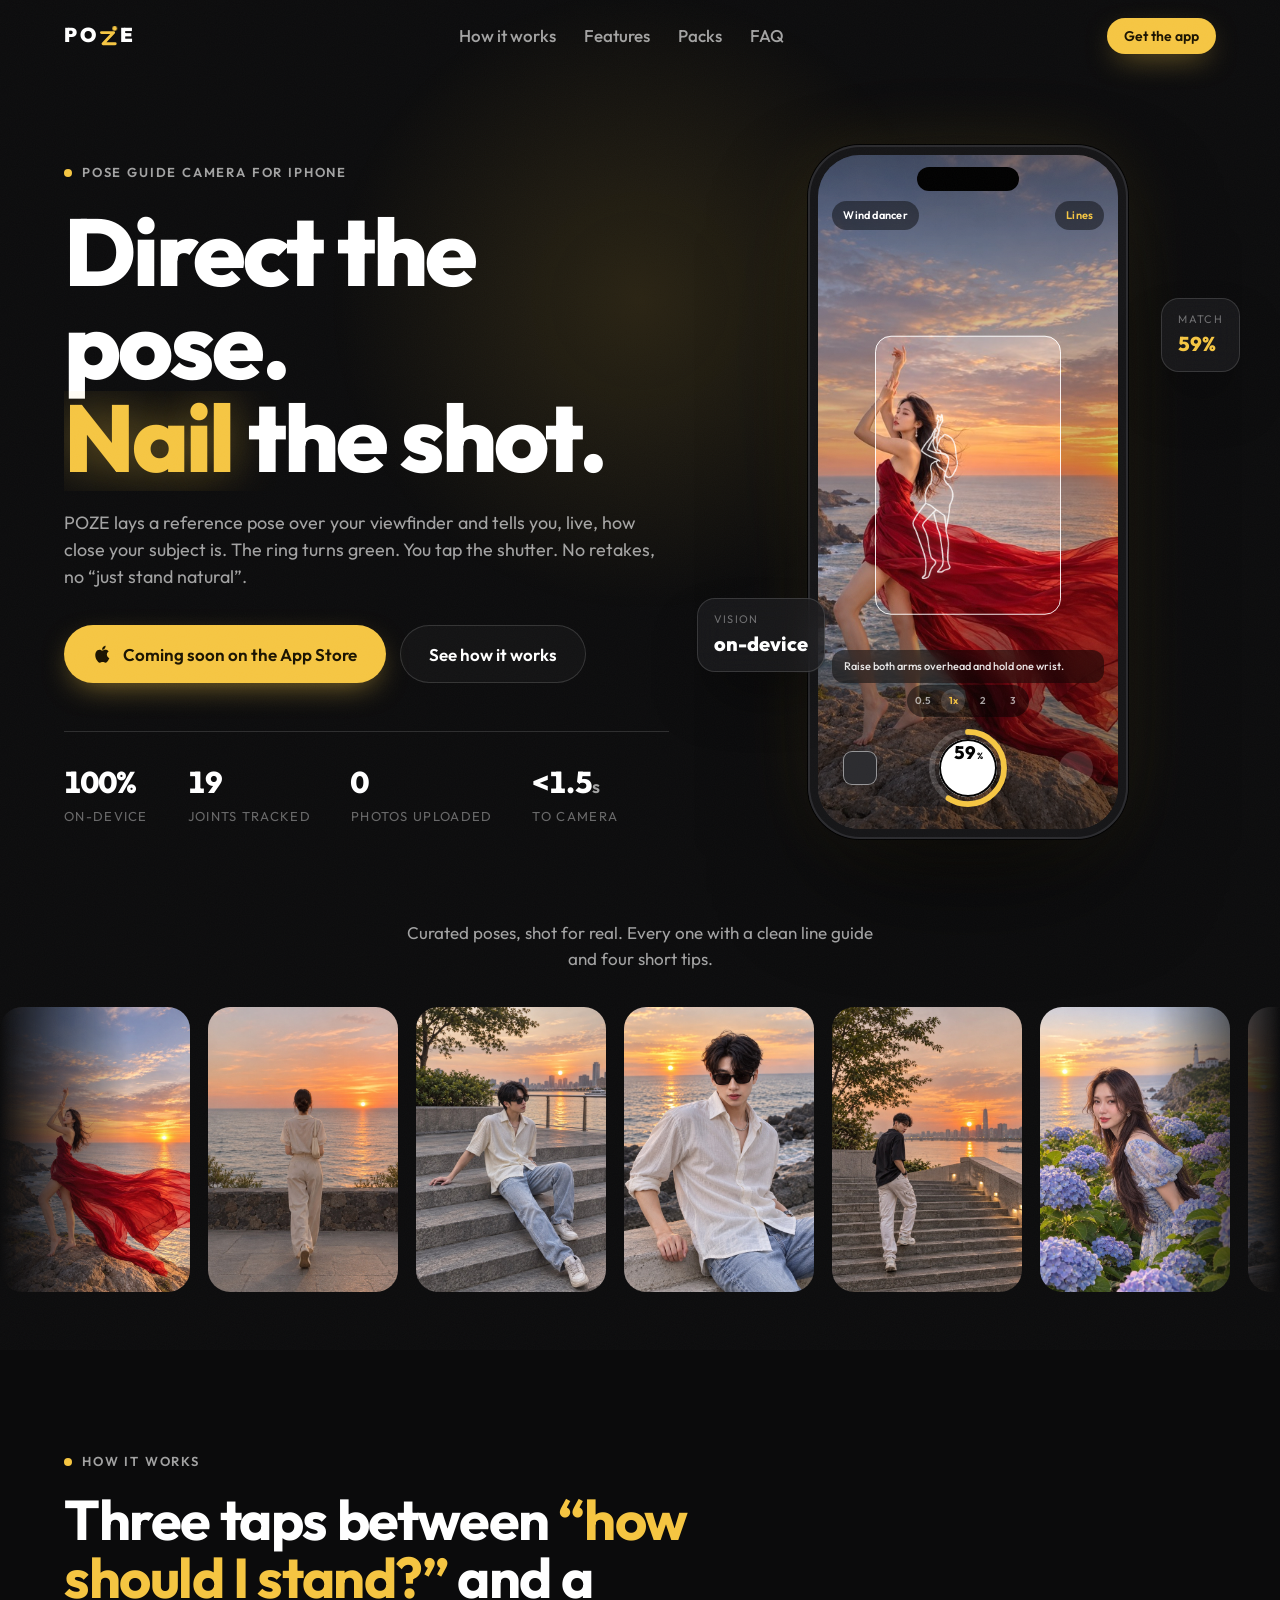
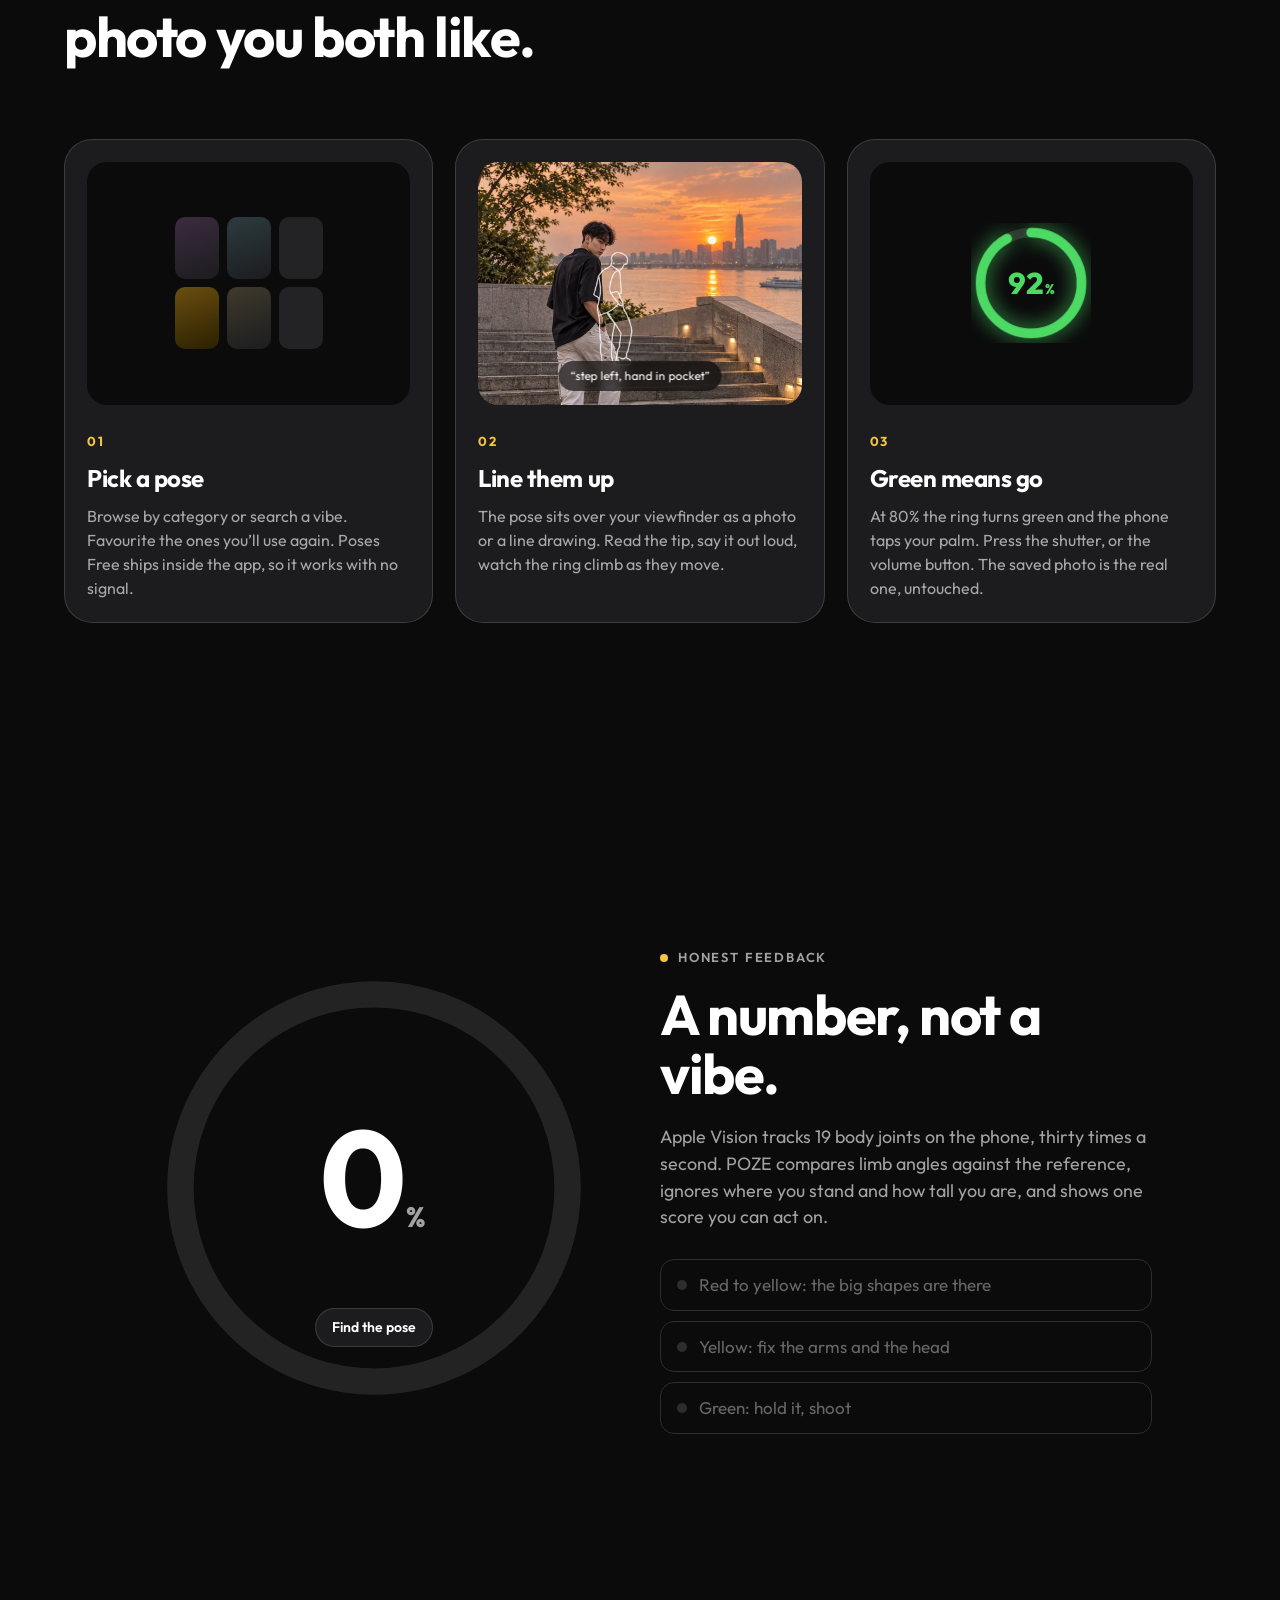
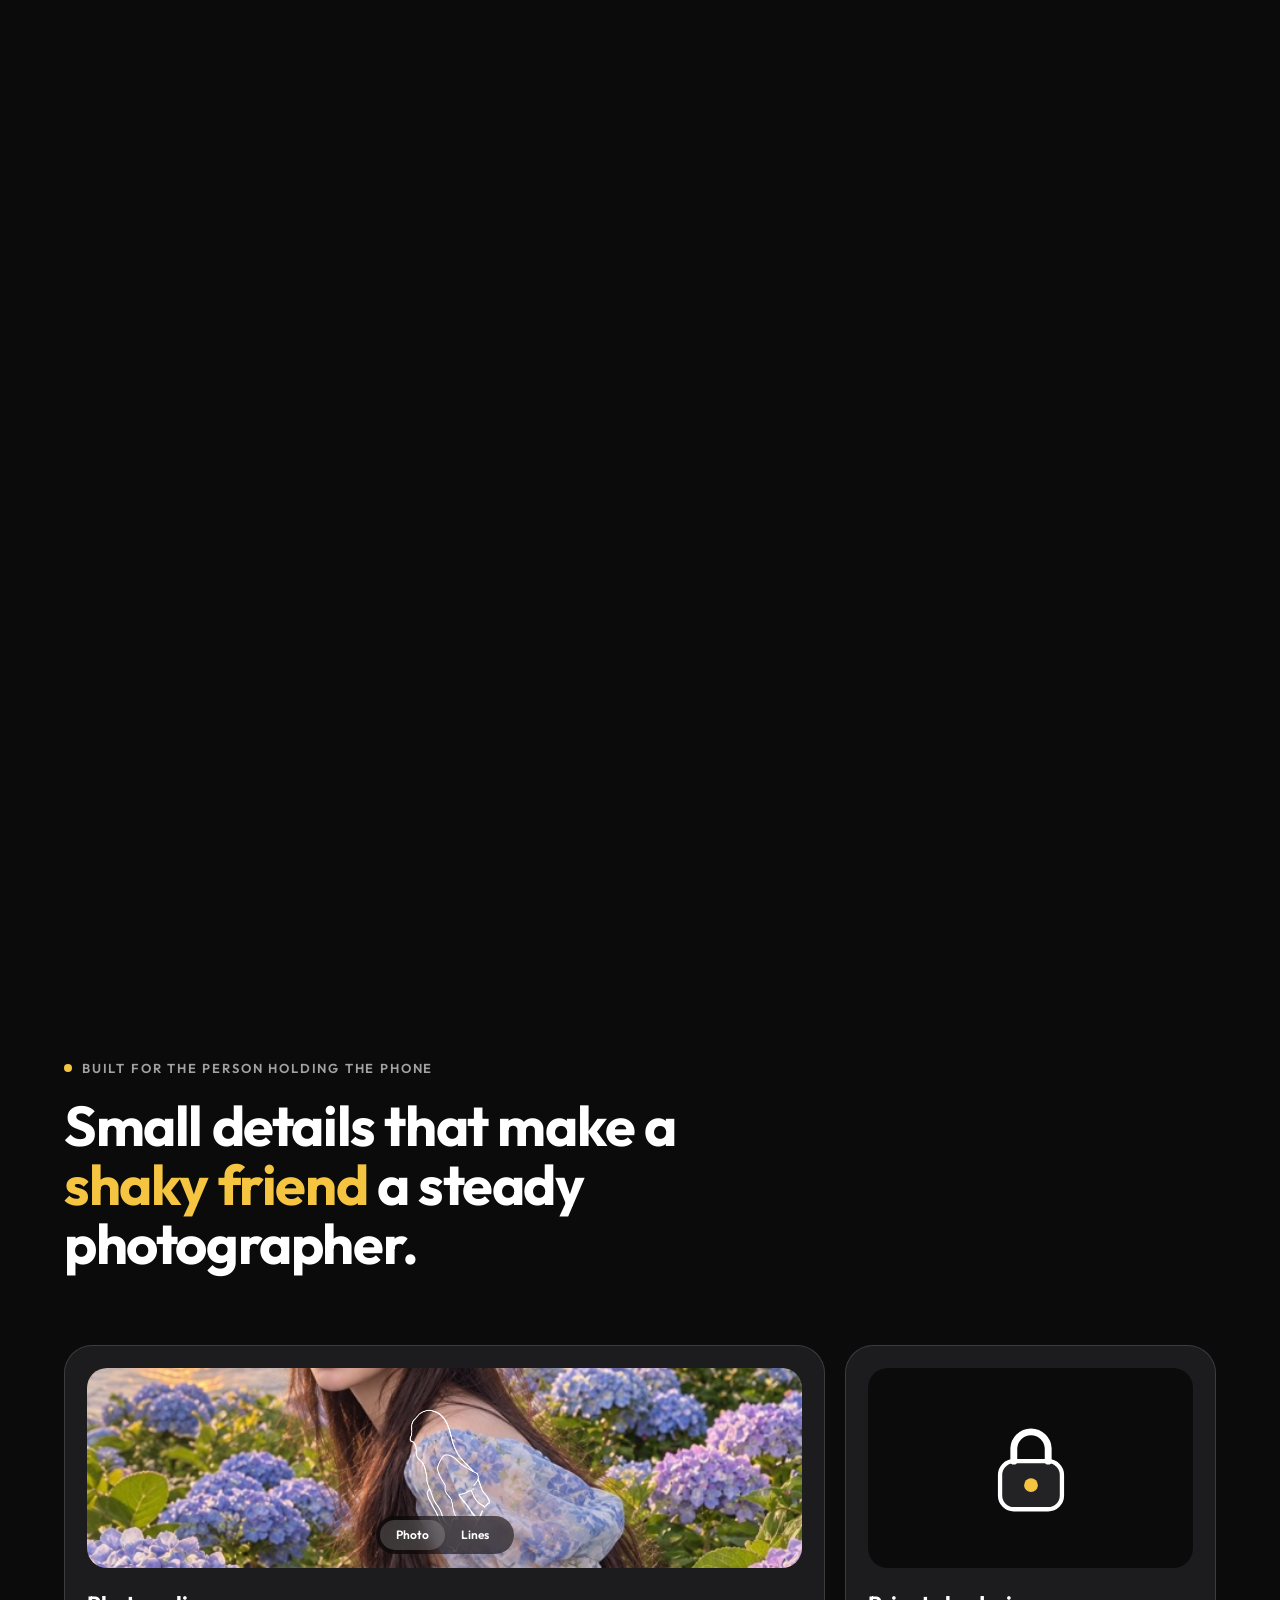
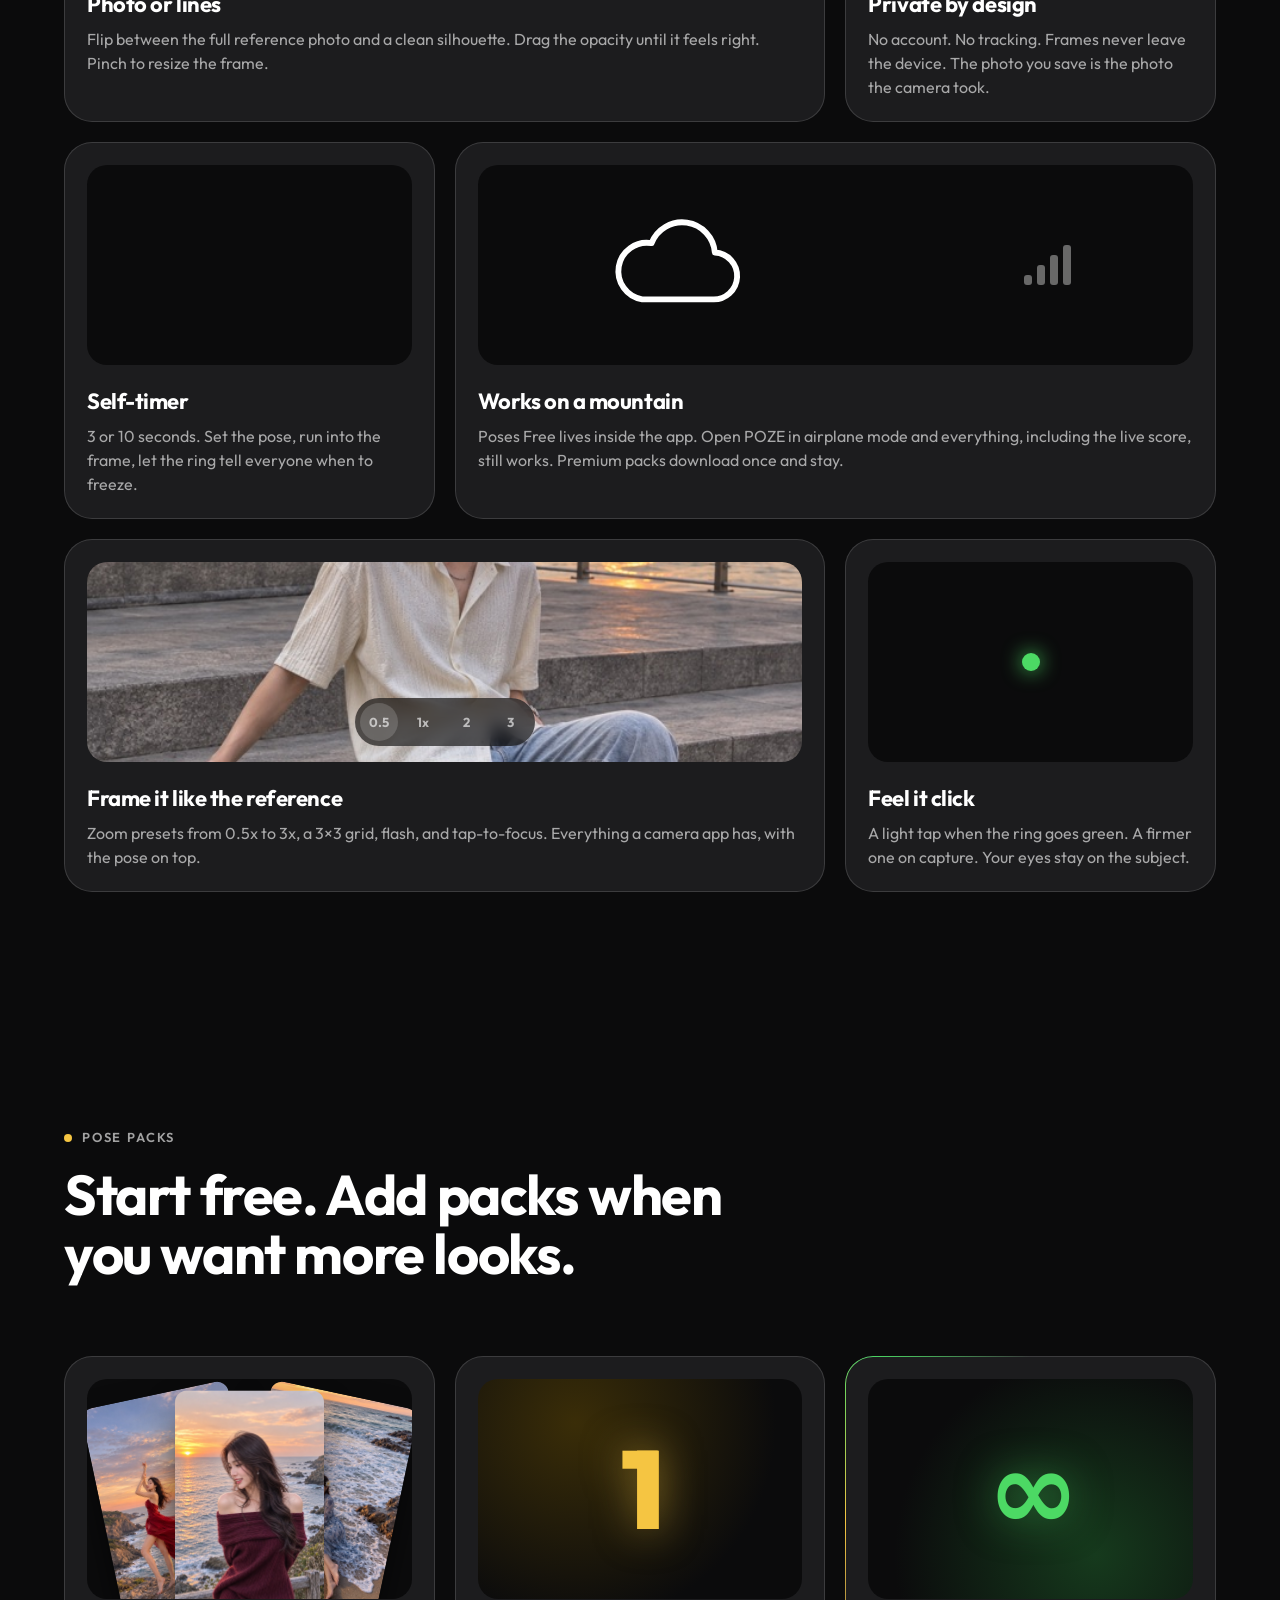
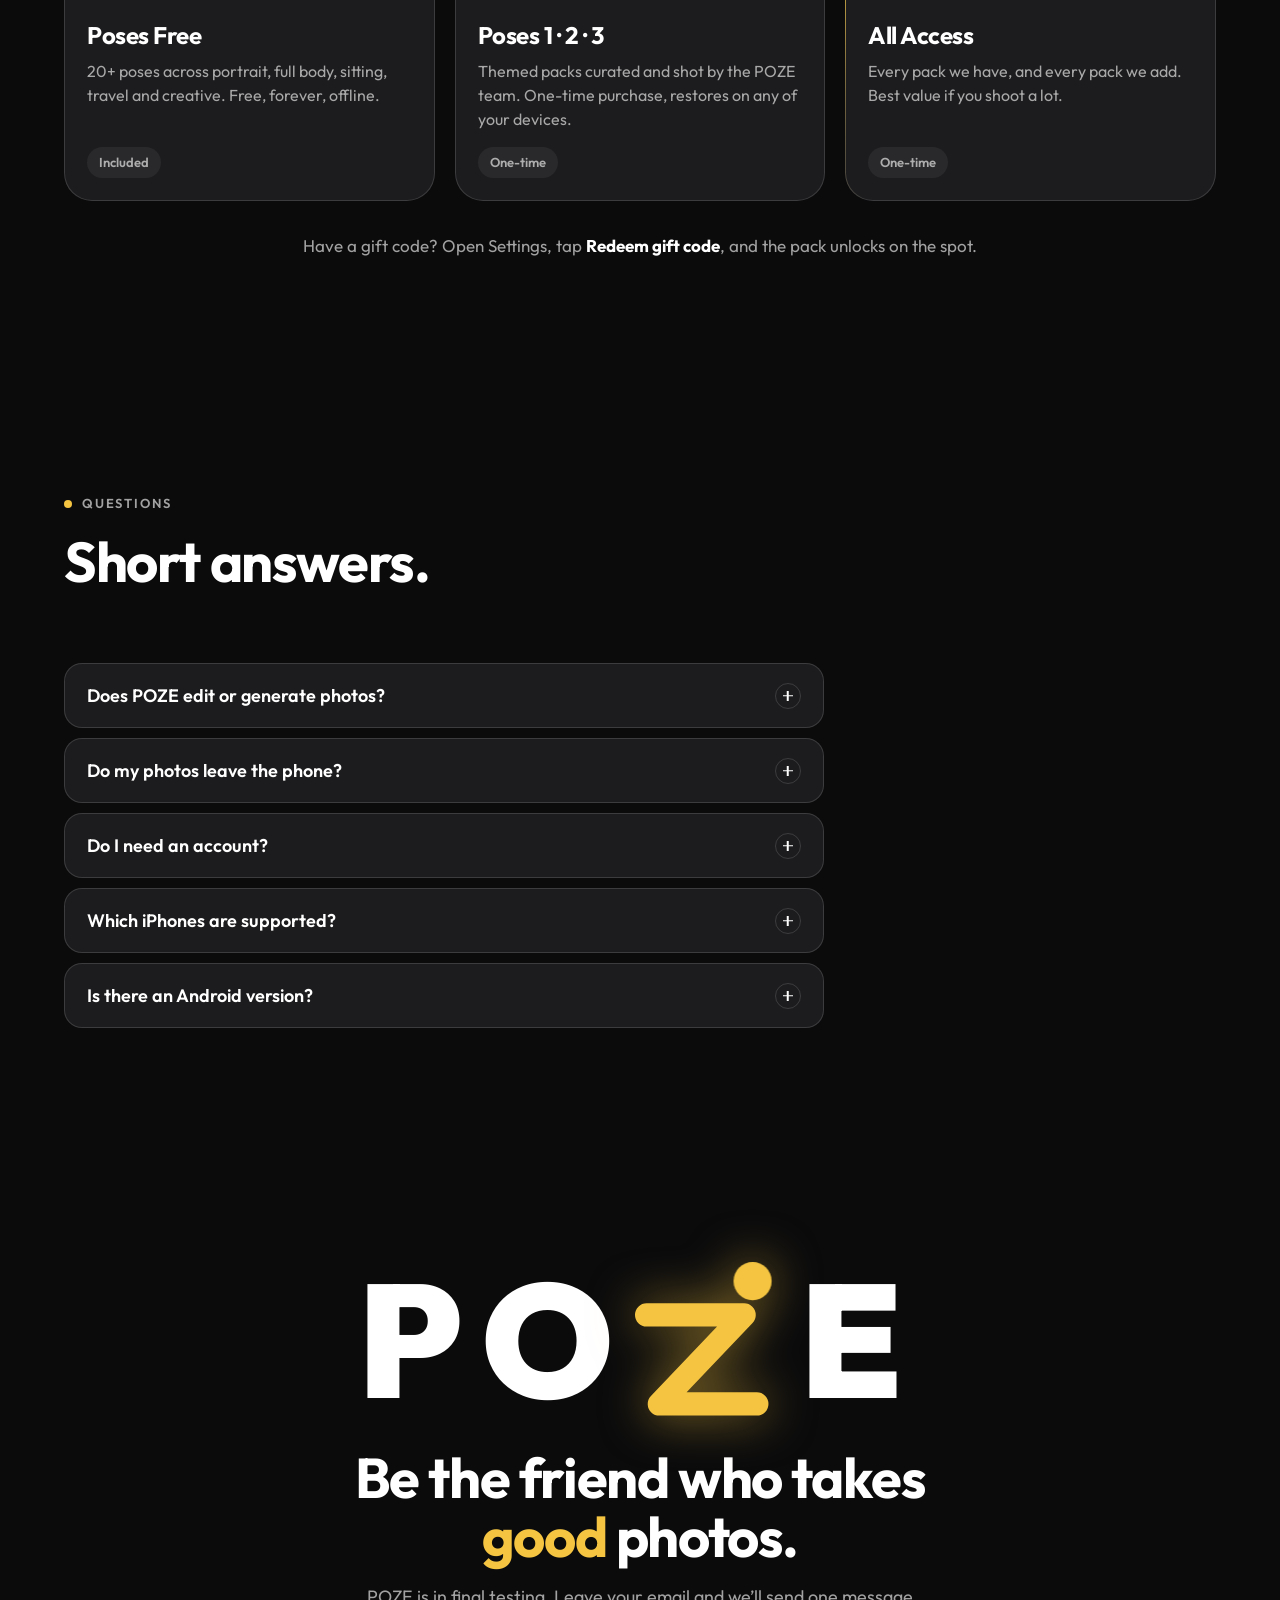
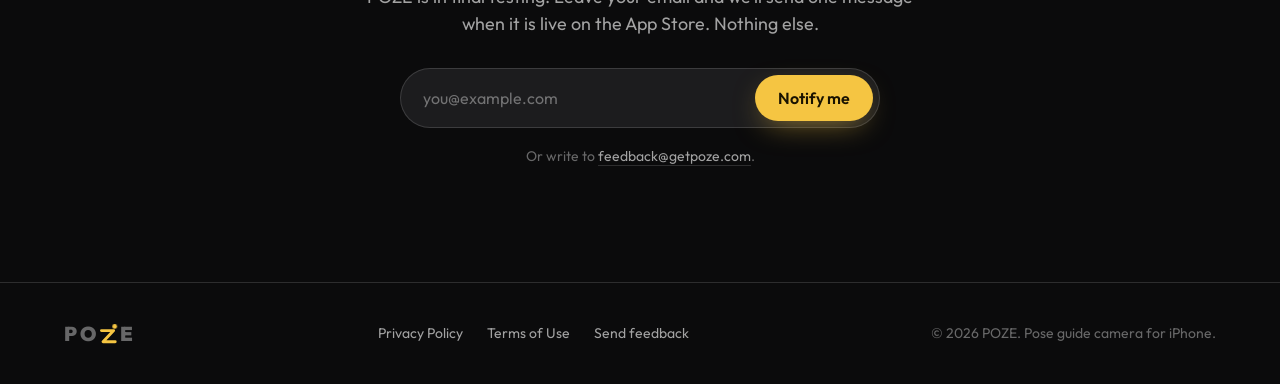
==== index.html @ 69d6a642 "feat: landing page, privacy policy, and terms for getpoze.com" ====
<!doctype html>
<html lang="en">
<head>
  <meta charset="utf-8">
  <meta name="viewport" content="width=device-width, initial-scale=1, viewport-fit=cover">
  <title>POZE — Pose guide camera for iPhone</title>
  <meta name="description" content="POZE lays a reference pose over your viewfinder and shows, in real time, how closely your subject matches it. Ring turns green, you tap the shutter. Everything runs on the device.">
  <meta name="theme-color" content="#0B0B0C">
  <link rel="canonical" href="https://getpoze.com/">
  <meta property="og:type" content="website">
  <meta property="og:site_name" content="POZE">
  <meta property="og:title" content="POZE — Pose guide camera for iPhone">
  <meta property="og:description" content="Pick a pose. Line them up. Green means go. A camera that tells you when the pose is right.">
  <meta property="og:url" content="https://getpoze.com/">
  <meta property="og:image" content="https://getpoze.com/assets/og.png">
  <meta name="twitter:card" content="summary_large_image">
  <link rel="icon" href="assets/favicon.svg" type="image/svg+xml">
  <link rel="apple-touch-icon" href="assets/apple-touch-icon.png">
  <link rel="preconnect" href="https://fonts.googleapis.com">
  <link rel="preconnect" href="https://fonts.gstatic.com" crossorigin>
  <link href="https://fonts.googleapis.com/css2?family=Outfit:wght@400;500;600;700;800;900&display=swap" rel="stylesheet">
  <link rel="stylesheet" href="styles.css">
</head>
<body>
  <div class="grain" aria-hidden="true"></div>
  <div class="spot" aria-hidden="true"></div>

  <header class="nav" data-nav>
    <a class="nav-brand" href="#top" aria-label="POZE home">
      <span class="wordmark wordmark--sm"><span>P</span><span>O</span><svg class="zmark" viewBox="28.5 19 64.5 72.5" aria-hidden="true"><path class="zz" d="M34 44H80L40 86H86"/><circle class="zh" cx="84" cy="28" r="9"/></svg><span>E</span></span>
    </a>
    <nav class="nav-links" aria-label="Primary">
      <a href="#how">How it works</a>
      <a href="#features">Features</a>
      <a href="#packs">Packs</a>
      <a href="#faq">FAQ</a>
    </nav>
    <a class="btn btn--sm btn--accent" href="#get" data-magnet>Get the app</a>
  </header>

  <main id="top">

    <!-- ============ HERO ============ -->
    <section class="hero">
      <div class="hero-copy">
        <p class="eyebrow reveal" style="--d:.1s"><span class="dot"></span>Pose guide camera for iPhone</p>
        <h1 class="h1" aria-label="Direct the pose. Nail the shot.">
          <span class="line"><span class="w" style="--i:0">Direct</span> <span class="w" style="--i:1">the</span> <span class="w" style="--i:2">pose.</span></span>
          <span class="line"><span class="w w--accent" style="--i:3">Nail</span> <span class="w" style="--i:4">the</span> <span class="w" style="--i:5">shot.</span></span>
        </h1>
        <p class="lede reveal" style="--d:.55s">POZE lays a reference pose over your viewfinder and tells you, live, how close your subject is. The ring turns green. You tap the shutter. No retakes, no “just stand natural”.</p>
        <div class="cta-row reveal" style="--d:.7s">
          <a class="btn btn--accent btn--lg" href="#get" data-magnet>
            <svg width="20" height="20" viewBox="0 0 24 24" fill="currentColor" aria-hidden="true"><path d="M16.6 12.9c0-2.6 2.1-3.8 2.2-3.9-1.2-1.8-3.1-2-3.7-2-1.6-.2-3.1.9-3.9.9-.8 0-2-.9-3.4-.9-1.7 0-3.3 1-4.2 2.6-1.8 3.1-.5 7.8 1.3 10.3.9 1.3 1.9 2.7 3.3 2.6 1.3-.1 1.8-.8 3.4-.8s2 .8 3.4.8c1.4 0 2.3-1.3 3.2-2.6 1-1.5 1.4-2.9 1.4-3-.1 0-2.9-1.1-3-4zM14 5.3c.7-.9 1.2-2.1 1.1-3.3-1 0-2.3.7-3 1.6-.7.8-1.3 2-1.1 3.2 1.1.1 2.3-.6 3-1.5z"/></svg>
            Coming soon on the App Store
          </a>
          <a class="btn btn--ghost btn--lg" href="#how">See how it works</a>
        </div>
        <ul class="stats reveal" style="--d:.9s" aria-label="Key facts">
          <li><b data-count="100" data-suffix="%">0%</b><span>on-device</span></li>
          <li><b data-count="19">0</b><span>joints tracked</span></li>
          <li><b data-count="0">0</b><span>photos uploaded</span></li>
          <li><b>&lt;1.5<small>s</small></b><span>to camera</span></li>
        </ul>
      </div>

      <div class="hero-device" aria-hidden="true">
        <div class="phone" data-demo>
          <div class="phone-screen">
            <img class="feed" data-feed alt="" src="assets/poses/p01.jpg">
            <img class="feed feed--next" data-feed-next alt="" src="assets/poses/p04.jpg">
            <div class="pose-frame">
              <img class="lines" data-lines alt="" src="assets/lines/p01.png">
              <div class="lines-sweep"></div>
            </div>
            <div class="topbar">
              <span class="chip" data-pose-name>Wind dancer</span>
              <span class="chip chip--mode" data-mode>Lines</span>
            </div>
            <div class="tip" data-tip>Raise both arms overhead and hold one wrist.</div>
            <div class="zoom"><span>0.5</span><span class="on">1x</span><span>2</span><span>3</span></div>
            <div class="shutter-area">
              <div class="thumb" data-thumb></div>
              <div class="ring" data-ring>
                <svg viewBox="0 0 100 100">
                  <circle class="ring-track" cx="50" cy="50" r="44"/>
                  <circle class="ring-fill" data-ring-fill cx="50" cy="50" r="44"/>
                </svg>
                <div class="shutter"><span class="score" data-score>0</span><span class="pct">%</span></div>
              </div>
              <div class="flip"></div>
            </div>
            <div class="toast" data-toast>Saved to Photos</div>
            <div class="flash" data-flash></div>
          </div>
          <div class="phone-glow"></div>
        </div>
        <div class="float float--a"><span class="k">match</span><b data-float-score>0%</b></div>
        <div class="float float--b"><span class="k">Vision</span><b>on-device</b></div>
      </div>
    </section>

    <!-- ============ MARQUEE ============ -->
    <section class="marquee-wrap" aria-label="Pose gallery">
      <p class="marquee-label reveal">Curated poses, shot for real. Every one with a clean line guide and four short tips.</p>
      <div class="marquee" data-marquee>
        <div class="marquee-track">
          <figure class="card" data-tilt><img src="assets/poses/p01.jpg" alt="Wind dancer"><img class="card-lines" src="assets/lines/p01.png" alt=""><figcaption>Wind dancer</figcaption></figure>
          <figure class="card" data-tilt><img src="assets/poses/p02.jpg" alt="Walk away"><img class="card-lines" src="assets/lines/p02.png" alt=""><figcaption>Walk away</figcaption></figure>
          <figure class="card" data-tilt><img src="assets/poses/p03.jpg" alt="Step lounge"><img class="card-lines" src="assets/lines/p03.png" alt=""><figcaption>Step lounge</figcaption></figure>
          <figure class="card" data-tilt><img src="assets/poses/p04.jpg" alt="Ledge lean"><img class="card-lines" src="assets/lines/p04.png" alt=""><figcaption>Ledge lean</figcaption></figure>
          <figure class="card" data-tilt><img src="assets/poses/p05.jpg" alt="Stair glance"><img class="card-lines" src="assets/lines/p05.png" alt=""><figcaption>Stair glance</figcaption></figure>
          <figure class="card" data-tilt><img src="assets/poses/p06.jpg" alt="Bloom lean"><img class="card-lines" src="assets/lines/p06.png" alt=""><figcaption>Bloom lean</figcaption></figure>
          <figure class="card" data-tilt><img src="assets/poses/p07.jpg" alt="Shy smile"><img class="card-lines" src="assets/lines/p07.png" alt=""><figcaption>Shy smile</figcaption></figure>
          <figure class="card" data-tilt><img src="assets/poses/p08.jpg" alt="Hair frame"><img class="card-lines" src="assets/lines/p08.png" alt=""><figcaption>Hair frame</figcaption></figure>
          <figure class="card" data-tilt><img src="assets/poses/p09.jpg" alt="Shoreline rest"><img class="card-lines" src="assets/lines/p09.png" alt=""><figcaption>Shoreline rest</figcaption></figure>
        </div>
      </div>
    </section>

    <!-- ============ HOW IT WORKS ============ -->
    <section class="section how" id="how">
      <div class="section-head reveal">
        <p class="eyebrow"><span class="dot"></span>How it works</p>
        <h2 class="h2">Three taps between <em>“how should I stand?”</em> and a photo you both like.</h2>
      </div>
      <ol class="steps">
        <li class="step reveal" style="--d:0s">
          <div class="step-art">
            <div class="grid-mini">
              <span></span><span></span><span></span><span class="pick"></span><span></span><span></span>
            </div>
          </div>
          <span class="step-n">01</span>
          <h3>Pick a pose</h3>
          <p>Browse by category or search a vibe. Favourite the ones you’ll use again. Poses Free ships inside the app, so it works with no signal.</p>
        </li>
        <li class="step reveal" style="--d:.12s">
          <div class="step-art">
            <div class="overlay-mini">
              <img src="assets/poses/p05.jpg" alt="">
              <img class="ol" src="assets/lines/p05.png" alt="">
              <span class="say">“step left, hand in pocket”</span>
            </div>
          </div>
          <span class="step-n">02</span>
          <h3>Line them up</h3>
          <p>The pose sits over your viewfinder as a photo or a line drawing. Read the tip, say it out loud, watch the ring climb as they move.</p>
        </li>
        <li class="step reveal" style="--d:.24s">
          <div class="step-art">
            <div class="ring-mini" data-ring-mini>
              <svg viewBox="0 0 100 100"><circle class="t" cx="50" cy="50" r="42"/><circle class="f" cx="50" cy="50" r="42"/></svg>
              <b>92<small>%</small></b>
            </div>
          </div>
          <span class="step-n">03</span>
          <h3>Green means go</h3>
          <p>At 80% the ring turns green and the phone taps your palm. Press the shutter, or the volume button. The saved photo is the real one, untouched.</p>
        </li>
      </ol>
    </section>

    <!-- ============ MATCH SCROLL ============ -->
    <section class="section match" id="match" data-match>
      <div class="match-sticky">
        <div class="match-ring" data-match-ring>
          <svg viewBox="0 0 200 200">
            <circle class="t" cx="100" cy="100" r="88"/>
            <circle class="f" data-match-fill cx="100" cy="100" r="88"/>
          </svg>
          <div class="match-num"><b data-match-num>0</b><span>%</span></div>
          <p class="match-state" data-match-state>Keep going</p>
        </div>
        <div class="match-copy">
          <p class="eyebrow"><span class="dot"></span>Honest feedback</p>
          <h2 class="h2">A number, not a vibe.</h2>
          <p class="lede">Apple Vision tracks 19 body joints on the phone, thirty times a second. POZE compares limb angles against the reference, ignores where you stand and how tall you are, and shows one score you can act on.</p>
          <ul class="ticks">
            <li data-at="20">Red to yellow: the big shapes are there</li>
            <li data-at="55">Yellow: fix the arms and the head</li>
            <li data-at="80">Green: hold it, shoot</li>
          </ul>
        </div>
      </div>
    </section>

    <!-- ============ FEATURES BENTO ============ -->
    <section class="section features" id="features">
      <div class="section-head reveal">
        <p class="eyebrow"><span class="dot"></span>Built for the person holding the phone</p>
        <h2 class="h2">Small details that make a <em>shaky friend</em> a steady photographer.</h2>
      </div>
      <div class="bento">
        <article class="tile tile--wide reveal" style="--d:0s">
          <div class="tile-art art-overlay">
            <img src="assets/poses/p06.jpg" alt="">
            <img class="ol" src="assets/lines/p06.png" alt="">
            <div class="seg"><span class="a">Photo</span><span class="b">Lines</span><i></i></div>
          </div>
          <h3>Photo or lines</h3>
          <p>Flip between the full reference photo and a clean silhouette. Drag the opacity until it feels right. Pinch to resize the frame.</p>
        </article>
        <article class="tile reveal" style="--d:0.08s">
          <div class="tile-art art-lock">
            <svg viewBox="0 0 64 64" aria-hidden="true"><rect class="body" x="14" y="28" width="36" height="28" rx="8"/><path class="shackle" d="M22 28v-7a10 10 0 0 1 20 0v7"/><circle class="key" cx="32" cy="42" r="4"/></svg>
          </div>
          <h3>Private by design</h3>
          <p>No account. No tracking. Frames never leave the device. The photo you save is the photo the camera took.</p>
        </article>
        <article class="tile reveal" style="--d:0.16s">
          <div class="tile-art art-timer"><span>3</span><span>2</span><span>1</span><span class="go">Go</span></div>
          <h3>Self-timer</h3>
          <p>3 or 10 seconds. Set the pose, run into the frame, let the ring tell everyone when to freeze.</p>
        </article>
        <article class="tile tile--wide reveal" style="--d:0.24s">
          <div class="tile-art art-offline">
            <div class="cloud"><svg viewBox="0 0 64 40"><path d="M18 36h30a10 10 0 0 0 1-20A14 14 0 0 0 22 12a11 11 0 0 0-4 24z"/><path class="slash" d="M10 4l44 32"/></svg></div>
            <div class="bars"><i></i><i></i><i></i><i></i></div>
          </div>
          <h3>Works on a mountain</h3>
          <p>Poses Free lives inside the app. Open POZE in airplane mode and everything, including the live score, still works. Premium packs download once and stay.</p>
        </article>
        <article class="tile tile--wide reveal" style="--d:0.32s">
          <div class="tile-art art-zoom">
            <img src="assets/poses/p03.jpg" alt="">
            <div class="zpill"><i></i><span>0.5</span><span>1x</span><span>2</span><span>3</span></div>
          </div>
          <h3>Frame it like the reference</h3>
          <p>Zoom presets from 0.5x to 3x, a 3×3 grid, flash, and tap-to-focus. Everything a camera app has, with the pose on top.</p>
        </article>
        <article class="tile reveal" style="--d:0.4s">
          <div class="tile-art art-haptic"><i></i><i></i><i></i><b></b></div>
          <h3>Feel it click</h3>
          <p>A light tap when the ring goes green. A firmer one on capture. Your eyes stay on the subject.</p>
        </article>
      </div>
    </section>

    <!-- ============ PACKS ============ -->
    <section class="section packs" id="packs">
      <div class="section-head reveal">
        <p class="eyebrow"><span class="dot"></span>Pose packs</p>
        <h2 class="h2">Start free. Add packs when you want more looks.</h2>
      </div>
      <div class="pack-grid">
        <article class="pack reveal" style="--d:0s">
          <div class="pack-cover"><img src="assets/poses/p01.jpg" alt=""><img src="assets/poses/p07.jpg" alt=""><img src="assets/poses/p09.jpg" alt=""></div>
          <h3>Poses Free</h3>
          <p>20+ poses across portrait, full body, sitting, travel and creative. Free, forever, offline.</p>
          <span class="price">Included</span>
        </article>
        <article class="pack reveal" style="--d:.08s">
          <div class="pack-cover pack-cover--tint"><span>1</span></div>
          <h3>Poses 1 · 2 · 3</h3>
          <p>Themed packs curated and shot by the POZE team. One-time purchase, restores on any of your devices.</p>
          <span class="price">One-time</span>
        </article>
        <article class="pack pack--all reveal" style="--d:.16s">
          <div class="pack-cover pack-cover--all"><span>∞</span></div>
          <h3>All Access</h3>
          <p>Every pack we have, and every pack we add. Best value if you shoot a lot.</p>
          <span class="price">One-time</span>
        </article>
      </div>
      <p class="gift reveal">Have a gift code? Open Settings, tap <b>Redeem gift code</b>, and the pack unlocks on the spot.</p>
    </section>

    <!-- ============ FAQ ============ -->
    <section class="section faq" id="faq">
      <div class="section-head reveal">
        <p class="eyebrow"><span class="dot"></span>Questions</p>
        <h2 class="h2">Short answers.</h2>
      </div>
      <div class="faq-list">
        <details class="reveal">
          <summary>Does POZE edit or generate photos?<i></i></summary>
          <p>No. POZE guides a real person into a real pose. The file in your library is exactly what the camera captured. You can optionally save a second copy with the guide drawn on it.</p>
        </details>
        <details class="reveal" style="--d:.06s">
          <summary>Do my photos leave the phone?<i></i></summary>
          <p>Never. Body tracking runs with Apple Vision on the device. The network is only used to download pose packs, for App Store purchases, and for gift-code unlocks.</p>
        </details>
        <details class="reveal" style="--d:.12s">
          <summary>Do I need an account?<i></i></summary>
          <p>No. There is no sign-in screen. Purchases are tied to your Apple ID and restore from the App Store.</p>
        </details>
        <details class="reveal" style="--d:.18s">
          <summary>Which iPhones are supported?<i></i></summary>
          <p>Any iPhone on iOS 17 or later. Newer phones track a little faster and offer more zoom presets.</p>
        </details>
        <details class="reveal" style="--d:.24s">
          <summary>Is there an Android version?<i></i></summary>
          <p>Not yet. POZE is iPhone-first. Tell us you want it and we will count the votes.</p>
        </details>
      </div>
    </section>

    <!-- ============ FINAL CTA ============ -->
    <section class="section get" id="get">
      <div class="get-inner reveal">
        <div class="wordmark wordmark--xl" aria-label="POZE"><span>P</span><span>O</span><svg class="zmark" viewBox="28.5 19 64.5 72.5" aria-hidden="true"><path class="zz" d="M34 44H80L40 86H86"/><circle class="zh" cx="84" cy="28" r="9"/></svg><span>E</span></div>
        <h2 class="h2">Be the friend who takes <em>good</em> photos.</h2>
        <p class="lede">POZE is in final testing. Leave your email and we’ll send one message when it is live on the App Store. Nothing else.</p>
        <form class="notify" action="mailto:feedback@getpoze.com" method="get" data-notify>
          <input type="hidden" name="subject" value="Notify me when POZE launches">
          <label class="sr-only" for="email">Email</label>
          <input id="email" name="body" type="email" placeholder="you@example.com" required autocomplete="email">
          <button class="btn btn--accent" type="submit" data-magnet>Notify me</button>
        </form>
        <p class="tiny">Or write to <a href="mailto:feedback@getpoze.com?subject=POZE%20feedback">feedback@getpoze.com</a>.</p>
      </div>
    </section>
  </main>

  <footer class="footer">
    <div class="footer-inner">
      <span class="wordmark wordmark--sm"><span>P</span><span>O</span><svg class="zmark" viewBox="28.5 19 64.5 72.5" aria-hidden="true"><path class="zz" d="M34 44H80L40 86H86"/><circle class="zh" cx="84" cy="28" r="9"/></svg><span>E</span></span>
      <nav aria-label="Legal">
        <a href="/privacy/">Privacy Policy</a>
        <a href="/terms/">Terms of Use</a>
        <a href="mailto:feedback@getpoze.com?subject=POZE%20feedback">Send feedback</a>
      </nav>
      <p>© 2026 POZE. Pose guide camera for iPhone.</p>
    </div>
  </footer>

  <script src="main.js" defer></script>
</body>
</html>
---- styles.css ----
/* ---------- tokens ---------- */
:root {
  --bg: #0B0B0C;
  --surface: #1C1C1E;
  --surface-2: #232326;
  --accent: #F5C542;
  --accent-ink: #1a1300;
  --green: #4CD964;
  --red: #FF6B57;
  --text: #ffffff;
  --muted: rgba(255, 255, 255, .62);
  --faint: rgba(255, 255, 255, .38);
  --hair: rgba(255, 255, 255, .14);
  --radius: 28px;
  --ease-out: cubic-bezier(.2, .8, .2, 1);
  --ease-spring: cubic-bezier(.34, 1.56, .64, 1);
  --font: "Outfit", -apple-system, "SF Pro Rounded", system-ui, sans-serif;
  --mx: 50vw;
  --my: 30vh;
  --ring: var(--faint);
}

* { box-sizing: border-box; }
html { scroll-behavior: smooth; -webkit-text-size-adjust: 100%; }
body {
  margin: 0;
  background: var(--bg);
  color: var(--text);
  font-family: var(--font);
  font-size: 17px;
  line-height: 1.5;
  overflow-x: clip;
  -webkit-font-smoothing: antialiased;
}
img { display: block; max-width: 100%; }
a { color: inherit; text-decoration: none; }
h1, h2, h3, p, ul, ol, figure { margin: 0; }
ul, ol { padding: 0; list-style: none; }
button, input { font: inherit; }
.sr-only { position: absolute; width: 1px; height: 1px; overflow: hidden; clip: rect(0 0 0 0); }

/* ---------- atmosphere ---------- */
.grain {
  position: fixed; inset: -50%; z-index: 50; pointer-events: none;
  background-image: url("data:image/svg+xml,%3Csvg xmlns='http://www.w3.org/2000/svg' width='220' height='220'%3E%3Cfilter id='n'%3E%3CfeTurbulence type='fractalNoise' baseFrequency='.9' numOctaves='2' stitchTiles='stitch'/%3E%3C/filter%3E%3Crect width='100%25' height='100%25' filter='url(%23n)' opacity='.5'/%3E%3C/svg%3E");
  opacity: .055; mix-blend-mode: screen;
  animation: grain 1.2s steps(6) infinite;
}
@keyframes grain {
  0% { transform: translate(0, 0); } 20% { transform: translate(-3%, 2%); }
  40% { transform: translate(2%, -4%); } 60% { transform: translate(-4%, -1%); }
  80% { transform: translate(3%, 3%); } 100% { transform: translate(0, 0); }
}
.spot {
  position: fixed; inset: 0; z-index: 0; pointer-events: none;
  background: radial-gradient(520px 520px at var(--mx) var(--my), rgba(245, 197, 66, .13), transparent 60%);
  transition: background-position .2s;
}

/* ---------- wordmark ---------- */
.wordmark {
  display: inline-flex; align-items: center;
  font-weight: 900; letter-spacing: .16em; line-height: 1;
}
.wordmark > span { display: inline-block; animation: drop .8s var(--ease-spring) both; }
.wordmark > span:nth-child(1) { animation-delay: .05s; }
.wordmark > span:nth-child(2) { animation-delay: .15s; }
.wordmark > span:nth-child(3) { animation-delay: .25s; }
.wordmark > span:nth-child(4) { animation-delay: .35s; }
.wordmark .zmark { height: .96em; width: auto; overflow: visible; margin: 0 .18em 0 .02em; vertical-align: baseline; animation: drop .8s var(--ease-spring) .25s both; }
.wordmark .zz { fill: none; stroke: var(--accent); stroke-width: 11; stroke-linecap: round; stroke-linejoin: round; stroke-dasharray: 170; stroke-dashoffset: 170; animation: zdraw 1s var(--ease-out) .45s forwards; }
.wordmark .zh { fill: var(--accent); transform-origin: 84px 28px; transform: scale(0); animation: zpop .6s var(--ease-spring) 1.1s forwards; }
@keyframes zdraw { to { stroke-dashoffset: 0; } }
@keyframes zpop { to { transform: scale(1); } }
.wordmark--sm { font-size: 20px; }
.wordmark--xl { font-size: clamp(64px, 14vw, 160px); letter-spacing: .12em; }
.wordmark--xl .zmark { filter: drop-shadow(0 0 24px rgba(245, 197, 66, .55)); }
@keyframes drop {
  from { transform: translateY(-.6em) scale(.9); opacity: 0; }
  to { transform: none; opacity: 1; }
}

/* ---------- nav ---------- */
.nav {
  position: fixed; top: 0; left: 0; right: 0; z-index: 40;
  display: flex; align-items: center; justify-content: space-between; gap: 24px;
  padding: 18px clamp(20px, 5vw, 64px);
  transition: padding .4s var(--ease-out), background .4s, backdrop-filter .4s;
}
.nav.is-stuck {
  padding-top: 10px; padding-bottom: 10px;
  background: rgba(11, 11, 12, .72);
  backdrop-filter: blur(18px) saturate(1.3); -webkit-backdrop-filter: blur(18px) saturate(1.3);
  border-bottom: 1px solid var(--hair);
}
.nav-links { display: flex; gap: 28px; font-weight: 500; color: var(--muted); }
.nav-links a { position: relative; transition: color .25s; }
.nav-links a::after {
  content: ""; position: absolute; left: 0; right: 0; bottom: -6px; height: 2px;
  background: var(--accent); border-radius: 2px;
  transform: scaleX(0); transform-origin: left; transition: transform .35s var(--ease-out);
}
.nav-links a:hover { color: var(--text); }
.nav-links a:hover::after { transform: scaleX(1); }

/* ---------- buttons ---------- */
.btn {
  display: inline-flex; align-items: center; gap: 10px;
  padding: 14px 22px; border-radius: 999px; border: 1px solid transparent;
  font-weight: 600; font-size: 16px; line-height: 1; cursor: pointer;
  transition: transform .25s var(--ease-out), background .25s, box-shadow .25s, border-color .25s;
  will-change: transform;
}
.btn--sm { padding: 10px 16px; font-size: 14px; }
.btn--lg { padding: 18px 28px; font-size: 17px; }
.btn--accent { background: var(--accent); color: var(--accent-ink); box-shadow: 0 10px 30px -10px rgba(245, 197, 66, .6); }
.btn--accent:hover { box-shadow: 0 16px 40px -10px rgba(245, 197, 66, .8); }
.btn--ghost { border-color: var(--hair); color: var(--text); background: rgba(255, 255, 255, .03); }
.btn--ghost:hover { border-color: rgba(255, 255, 255, .35); background: rgba(255, 255, 255, .06); }
.btn:active { transform: scale(.96) !important; }

/* ---------- type ---------- */
.eyebrow {
  display: inline-flex; align-items: center; gap: 10px;
  font-size: 13px; font-weight: 600; letter-spacing: .14em; text-transform: uppercase; color: var(--muted);
}
.dot { width: 8px; height: 8px; border-radius: 50%; background: var(--accent); box-shadow: 0 0 0 0 rgba(245, 197, 66, .6); animation: ping 2.4s ease-out infinite; }
@keyframes ping { 0% { box-shadow: 0 0 0 0 rgba(245, 197, 66, .6); } 100% { box-shadow: 0 0 0 12px rgba(245, 197, 66, 0); } }
.h1 { font-size: clamp(46px, 7.4vw, 104px); font-weight: 800; line-height: .98; letter-spacing: -.03em; margin: 22px 0 26px; }
.h1 .line { display: block; overflow: hidden; padding-bottom: .08em; margin-bottom: -.08em; }
.h1 .w { display: inline-block; transform: translateY(110%) rotate(4deg); transform-origin: left bottom; animation: rise 1s var(--ease-out) both; animation-delay: calc(var(--i) * .07s + .25s); }
.w--accent { color: var(--accent); text-shadow: 0 0 48px rgba(245, 197, 66, .45); }
@keyframes rise { to { transform: none; } }
.h2 { font-size: clamp(32px, 4.4vw, 56px); font-weight: 700; line-height: 1.05; letter-spacing: -.025em; max-width: 18ch; }
.h2 em { font-style: normal; color: var(--accent); }
.lede { font-size: clamp(17px, 1.4vw, 20px); color: var(--muted); max-width: 52ch; }
.tiny { font-size: 14px; color: var(--faint); }
.tiny a { color: var(--muted); border-bottom: 1px solid var(--hair); }

/* ---------- reveal ---------- */
.reveal { opacity: 0; transform: translateY(26px); transition: opacity .9s var(--ease-out), transform .9s var(--ease-out); transition-delay: var(--d, 0s); }
.reveal.in { opacity: 1; transform: none; }

/* ---------- layout ---------- */
.section { position: relative; z-index: 1; padding: clamp(72px, 9vw, 120px) clamp(20px, 5vw, 64px); max-width: 1280px; margin: 0 auto; }
.section-head { margin-bottom: clamp(40px, 6vw, 72px); }
.section-head .h2 { margin-top: 18px; }

/* ---------- hero ---------- */
.hero {
  position: relative; z-index: 1;
  min-height: 100svh;
  display: grid; grid-template-columns: 1.1fr .9fr; align-items: center; gap: clamp(24px, 4vw, 64px);
  max-width: 1280px; margin: 0 auto;
  padding: clamp(110px, 16vh, 160px) clamp(20px, 5vw, 64px) 60px;
}
.cta-row { display: flex; flex-wrap: wrap; gap: 14px; margin-top: 34px; }
.stats { display: flex; flex-wrap: wrap; gap: 28px 40px; margin-top: 48px; padding-top: 28px; border-top: 1px solid var(--hair); }
.stats li { display: flex; flex-direction: column; gap: 2px; }
.stats b { font-size: 30px; font-weight: 800; letter-spacing: -.02em; font-variant-numeric: tabular-nums; }
.stats b small { font-size: 18px; font-weight: 600; color: var(--muted); }
.stats span { font-size: 13px; color: var(--faint); text-transform: uppercase; letter-spacing: .1em; }

/* phone */
.hero-device { position: relative; display: grid; place-items: center; perspective: 1400px; }
.phone {
  position: relative; width: min(320px, 78vw); aspect-ratio: 9 / 19.5;
  border-radius: 52px; padding: 10px; background: #141416;
  box-shadow:
    inset 0 0 0 2px #2a2a2e,
    0 0 0 1px #000,
    0 50px 120px -30px rgba(0, 0, 0, .9),
    0 0 90px -20px rgba(245, 197, 66, .18);
  transform-style: preserve-3d;
  transform: rotateX(var(--rx, 0deg)) rotateY(var(--ry, 0deg));
  transition: transform .5s var(--ease-out);
  animation: hover 7s ease-in-out infinite;
}
@keyframes hover { 0%, 100% { translate: 0 0; } 50% { translate: 0 -12px; } }
.phone-glow { position: absolute; inset: 18%; z-index: -1; border-radius: 50%; background: radial-gradient(circle, rgba(245, 197, 66, .22), transparent 70%); filter: blur(30px); animation: breathe 5s ease-in-out infinite; }
@keyframes breathe { 0%, 100% { opacity: .6; transform: scale(.9); } 50% { opacity: 1; transform: scale(1.1); } }
.phone-screen { position: relative; width: 100%; height: 100%; border-radius: 42px; overflow: hidden; background: #000; isolation: isolate; }
.phone-screen::before { content: ""; position: absolute; top: 12px; left: 50%; translate: -50% 0; width: 34%; height: 24px; border-radius: 14px; background: #000; z-index: 9; }
.feed { position: absolute; inset: 0; width: 100%; height: 100%; object-fit: cover; transform-origin: 50% 40%; animation: kenburns 9s ease-in-out infinite alternate; transition: opacity .7s; }
.feed--next { opacity: 0; }
.phone.is-switching .feed { opacity: 0; }
.phone.is-switching .feed--next { opacity: 1; }
@keyframes kenburns { from { transform: scale(1.02); } to { transform: scale(1.12) translate(-1%, 1%); } }
.phone-screen::after { content: ""; position: absolute; inset: 0; background: linear-gradient(to bottom, rgba(0, 0, 0, .35), transparent 22%, transparent 62%, rgba(0, 0, 0, .55)); pointer-events: none; z-index: 1; }
.pose-frame {
  position: absolute; left: 50%; top: 50%; translate: -50% -56%;
  width: 62%; aspect-ratio: 2 / 3; border-radius: 16px;
  border: 1.5px solid rgba(255, 255, 255, .9); z-index: 2; overflow: hidden;
  box-shadow: 0 0 0 999px rgba(0, 0, 0, .18);
}
.lines { width: 100%; height: 100%; object-fit: contain; filter: invert(1) brightness(1.4) drop-shadow(0 0 4px rgba(255, 255, 255, .4)); opacity: .85; clip-path: inset(0 0 0 0); }
.lines.draw { animation: draw 1.1s var(--ease-out) both; }
@keyframes draw { from { clip-path: inset(0 0 100% 0); } to { clip-path: inset(0 0 0 0); } }
.lines-sweep { position: absolute; left: 0; right: 0; height: 2px; top: 0; background: linear-gradient(90deg, transparent, var(--accent), transparent); opacity: 0; }
.lines.draw ~ .lines-sweep { animation: sweep 1.1s var(--ease-out) both; }
@keyframes sweep { 0% { top: 0; opacity: 1; } 95% { opacity: 1; } 100% { top: 100%; opacity: 0; } }
.topbar { position: absolute; top: 46px; left: 14px; right: 14px; display: flex; justify-content: space-between; z-index: 3; }
.chip { padding: 6px 11px; border-radius: 999px; background: rgba(0, 0, 0, .45); backdrop-filter: blur(8px); font-size: 11px; font-weight: 600; letter-spacing: .02em; transition: transform .3s var(--ease-spring); }
.chip--mode { color: var(--accent); }
.tip { position: absolute; left: 14px; right: 14px; bottom: 146px; z-index: 3; padding: 8px 12px; border-radius: 12px; background: rgba(0, 0, 0, .5); backdrop-filter: blur(8px); font-size: 11px; font-weight: 500; color: rgba(255, 255, 255, .9); transition: opacity .4s, transform .4s var(--ease-out); }
.tip.hide { opacity: 0; transform: translateY(6px); }
.zoom { position: absolute; left: 50%; translate: -50% 0; bottom: 112px; z-index: 3; display: flex; gap: 6px; padding: 4px; border-radius: 999px; background: rgba(0, 0, 0, .5); font-size: 10px; font-weight: 600; }
.zoom span { width: 24px; height: 24px; display: grid; place-items: center; border-radius: 50%; color: var(--muted); }
.zoom .on { background: rgba(255, 255, 255, .14); color: var(--accent); }
.shutter-area { position: absolute; left: 0; right: 0; bottom: 20px; z-index: 3; display: flex; align-items: center; justify-content: space-around; }
.thumb { width: 34px; height: 34px; border-radius: 9px; background: #2a2a2e center / cover; border: 1.5px solid rgba(255, 255, 255, .5); transition: transform .4s var(--ease-spring); }
.thumb.pop { animation: pop .7s var(--ease-spring); }
@keyframes pop { 0% { transform: scale(2.2) translate(80%, -120%); opacity: 0; } 40% { opacity: 1; } 100% { transform: none; } }
.flip { width: 34px; height: 34px; border-radius: 50%; background: rgba(255, 255, 255, .14); }
.ring { position: relative; width: 82px; height: 82px; }
.ring svg { position: absolute; inset: 0; transform: rotate(-90deg); }
.ring circle { fill: none; stroke-width: 7; stroke-linecap: round; }
.ring-track { stroke: rgba(255, 255, 255, .16); }
.ring-fill { stroke: var(--ring); stroke-dasharray: 276.46; stroke-dashoffset: 276.46; transition: stroke .35s, filter .35s; }
.ring.is-green { --ring: var(--green); animation: thump .5s var(--ease-spring); }
.ring.is-green .ring-fill { filter: drop-shadow(0 0 6px rgba(76, 217, 100, .8)); }
.ring.is-yellow { --ring: var(--accent); }
.ring.is-red { --ring: var(--red); }
@keyframes thump { 0% { transform: scale(1); } 40% { transform: scale(1.1); } 100% { transform: scale(1); } }
.shutter { position: absolute; inset: 12px; border-radius: 50%; background: #fff; display: flex; align-items: baseline; justify-content: center; gap: 1px; color: #000; font-weight: 800; font-size: 18px; letter-spacing: -.02em; font-variant-numeric: tabular-nums; box-shadow: inset 0 0 0 2px #000, inset 0 0 0 4px #fff; }
.shutter .pct { font-size: 9px; font-weight: 700; }
.toast { position: absolute; top: 46px; left: 50%; translate: -50% -140%; z-index: 4; padding: 8px 14px; border-radius: 999px; background: var(--green); color: #052; font-size: 12px; font-weight: 700; opacity: 0; transition: translate .5s var(--ease-spring), opacity .3s; }
.toast.show { translate: -50% 0; opacity: 1; }
.flash { position: absolute; inset: 0; z-index: 8; background: #fff; opacity: 0; pointer-events: none; }
.flash.on { animation: flash .22s ease-out; }
@keyframes flash { 0% { opacity: .95; } 100% { opacity: 0; } }

.float {
  position: absolute; z-index: 2; display: flex; flex-direction: column; gap: 2px;
  padding: 12px 16px; border-radius: 18px; background: rgba(28, 28, 30, .7); border: 1px solid var(--hair);
  backdrop-filter: blur(14px); -webkit-backdrop-filter: blur(14px);
  box-shadow: 0 30px 60px -20px rgba(0, 0, 0, .8);
  animation: hover 6s ease-in-out infinite;
}
.float .k { font-size: 11px; letter-spacing: .12em; text-transform: uppercase; color: var(--faint); }
.float b { font-size: 20px; font-weight: 800; font-variant-numeric: tabular-nums; }
.float--a { right: max(-24px, calc(50% - 300px)); top: 22%; animation-delay: -2s; }
.float--b { left: max(-24px, calc(50% - 310px)); bottom: 24%; animation-delay: -4s; }
.float--a b { color: var(--ring); transition: color .35s; }
.float--a.is-green { --ring: var(--green); } .float--a.is-yellow { --ring: var(--accent); } .float--a.is-red { --ring: var(--red); }

/* ---------- marquee ---------- */
.marquee-wrap { position: relative; z-index: 1; padding: 20px 0 40px; }
.marquee-label { text-align: center; color: var(--muted); max-width: 46ch; margin: 0 auto 36px; padding: 0 20px; }
.marquee { overflow: hidden; mask-image: linear-gradient(90deg, transparent, #000 10%, #000 90%, transparent); -webkit-mask-image: linear-gradient(90deg, transparent, #000 10%, #000 90%, transparent); }
.marquee-track { display: flex; gap: 18px; width: max-content; animation: scroll 46s linear infinite; }
.marquee:hover .marquee-track { animation-play-state: paused; }
@keyframes scroll { to { transform: translateX(-50%); } }
.card {
  position: relative; flex: none; width: 190px; aspect-ratio: 2 / 3; border-radius: 22px; overflow: hidden;
  background: var(--surface); transform: rotateX(var(--rx, 0)) rotateY(var(--ry, 0)) translateZ(0);
  transition: transform .4s var(--ease-out), box-shadow .4s; will-change: transform;
}
.marquee { perspective: 900px; }
.card img { width: 100%; height: 100%; object-fit: cover; transition: transform .6s var(--ease-out), filter .4s; }
.card .card-lines { position: absolute; inset: 0; object-fit: contain; filter: invert(1) brightness(1.5) drop-shadow(0 0 3px #fff); opacity: 0; transform: scale(1.02); transition: opacity .4s; }
.card:hover { box-shadow: 0 30px 60px -20px rgba(0, 0, 0, .9), 0 0 0 1px rgba(245, 197, 66, .4); z-index: 2; }
.card:hover img:first-child { filter: brightness(.45) saturate(.6); transform: scale(1.05); }
.card:hover .card-lines { opacity: .95; }
.card figcaption { position: absolute; left: 12px; right: 12px; bottom: 12px; padding: 6px 10px; border-radius: 999px; background: rgba(0, 0, 0, .55); backdrop-filter: blur(8px); font-size: 12px; font-weight: 600; transform: translateY(8px); opacity: 0; transition: .35s var(--ease-out); }
.card:hover figcaption { transform: none; opacity: 1; }

/* ---------- steps ---------- */
.steps { display: grid; grid-template-columns: repeat(3, 1fr); gap: 22px; counter-reset: step; }
.step { position: relative; padding: 22px; border-radius: var(--radius); background: var(--surface); border: 1px solid var(--hair); overflow: hidden; }
.step::before { content: ""; position: absolute; inset: 0; background: radial-gradient(400px 200px at var(--x, 50%) var(--y, 0%), rgba(245, 197, 66, .12), transparent 60%); opacity: 0; transition: opacity .4s; }
.step:hover::before { opacity: 1; }
.step-art { position: relative; aspect-ratio: 4 / 3; border-radius: 20px; background: var(--bg); overflow: hidden; margin-bottom: 22px; display: grid; place-items: center; }
.step-n { font-size: 13px; font-weight: 700; letter-spacing: .14em; color: var(--accent); }
.step h3 { font-size: 24px; font-weight: 700; letter-spacing: -.02em; margin: 8px 0 8px; }
.step p { color: var(--muted); font-size: 16px; }

.grid-mini { display: grid; grid-template-columns: repeat(3, 44px); gap: 8px; }
.grid-mini span { height: 62px; border-radius: 10px; background: var(--surface-2); transition: .3s; }
.grid-mini span:nth-child(1) { background: linear-gradient(160deg, #3b2c3f, #1c1c1e); }
.grid-mini span:nth-child(2) { background: linear-gradient(160deg, #2c3b3f, #1c1c1e); }
.grid-mini span:nth-child(5) { background: linear-gradient(160deg, #3f3a2c, #1c1c1e); }
.grid-mini .pick { background: linear-gradient(160deg, #6a4e10, #2b2000); animation: pick 3.6s var(--ease-spring) infinite; }
@keyframes pick {
  0%, 20% { transform: scale(1); box-shadow: 0 0 0 0 transparent; }
  35%, 65% { transform: scale(1.12); box-shadow: 0 0 0 2px var(--accent), 0 12px 30px -8px rgba(245, 197, 66, .6); }
  80%, 100% { transform: scale(1); box-shadow: 0 0 0 0 transparent; }
}
.overlay-mini { position: relative; width: 100%; height: 100%; }
.overlay-mini img { position: absolute; inset: 0; width: 100%; height: 100%; object-fit: cover; }
.overlay-mini .ol { object-fit: contain; filter: invert(1) brightness(1.5); opacity: .8; animation: breathe-op 3s ease-in-out infinite; }
@keyframes breathe-op { 0%, 100% { opacity: .35; } 50% { opacity: .95; } }
.overlay-mini .say { position: absolute; left: 50%; bottom: 14px; translate: -50% 0; white-space: nowrap; padding: 6px 12px; border-radius: 999px; background: rgba(0, 0, 0, .6); backdrop-filter: blur(6px); font-size: 12px; animation: say 4s var(--ease-spring) infinite; }
@keyframes say { 0%, 10% { opacity: 0; transform: translateY(10px) scale(.9); } 25%, 80% { opacity: 1; transform: none; } 95%, 100% { opacity: 0; transform: translateY(-6px); } }
.ring-mini { position: relative; width: 120px; height: 120px; }
.ring-mini svg { position: absolute; inset: 0; transform: rotate(-90deg); }
.ring-mini circle { fill: none; stroke-width: 8; stroke-linecap: round; }
.ring-mini .t { stroke: rgba(255, 255, 255, .12); }
.ring-mini .f { stroke: var(--accent); stroke-dasharray: 263.9; stroke-dashoffset: 263.9; }
.ring-mini b { position: absolute; inset: 0; display: flex; align-items: baseline; justify-content: center; padding-top: 38px; font-size: 30px; font-weight: 800; letter-spacing: -.02em; font-variant-numeric: tabular-nums; }
.ring-mini b small { font-size: 14px; margin-left: 2px; }
.in .ring-mini .f { animation: fill92 1.8s var(--ease-out) .3s both, go-green .4s linear 1.5s both; }
.in .ring-mini b { animation: go-green-text .4s linear 1.5s both; }
@keyframes fill92 { to { stroke-dashoffset: 21.1; } }
@keyframes go-green { to { stroke: var(--green); filter: drop-shadow(0 0 8px rgba(76, 217, 100, .8)); } }
@keyframes go-green-text { to { color: var(--green); } }

/* ---------- match (scroll-linked) ---------- */
.match { padding-top: 0; padding-bottom: 0; height: 200vh; max-width: none; }
.match-sticky { position: sticky; top: 0; height: 100svh; display: grid; grid-template-columns: 1fr 1fr; align-items: center; gap: 40px; max-width: 1280px; margin: 0 auto; padding: 0 clamp(20px, 5vw, 64px); }
.match-ring { position: relative; width: min(440px, 80vw); aspect-ratio: 1; margin: 0 auto; }
.match-ring svg { position: absolute; inset: 0; transform: rotate(-90deg); }
.match-ring circle { fill: none; stroke-width: 12; stroke-linecap: round; }
.match-ring .t { stroke: rgba(255, 255, 255, .1); }
.match-ring .f { stroke: var(--ring); stroke-dasharray: 552.9; stroke-dashoffset: 552.9; transition: stroke .3s; }
.match.is-green .match-ring .f { filter: drop-shadow(0 0 14px rgba(76, 217, 100, .7)); }
.match.is-green { --ring: var(--green); }
.match.is-yellow { --ring: var(--accent); }
.match.is-red { --ring: var(--red); }
.match-num { position: absolute; inset: 0; display: flex; align-items: baseline; justify-content: center; padding-top: 32%; gap: 4px; font-weight: 800; letter-spacing: -.04em; }
.match-num b { font-size: clamp(72px, 12vw, 136px); font-variant-numeric: tabular-nums; line-height: 1; }
.match-num span { font-size: 28px; color: var(--muted); }
.match-state { position: absolute; left: 50%; bottom: 14%; translate: -50% 0; padding: 8px 16px; border-radius: 999px; background: var(--surface); border: 1px solid var(--hair); font-size: 14px; font-weight: 600; white-space: nowrap; }
.match-copy .h2 { margin: 18px 0 20px; }
.ticks { margin-top: 28px; display: grid; gap: 10px; }
.ticks li { display: flex; align-items: center; gap: 12px; padding: 12px 16px; border-radius: 14px; border: 1px solid var(--hair); color: var(--faint); transition: .4s var(--ease-out); }
.ticks li::before { content: ""; width: 10px; height: 10px; border-radius: 50%; background: var(--hair); transition: .4s; }
.ticks li.on { color: var(--text); border-color: rgba(255, 255, 255, .3); background: rgba(255, 255, 255, .04); transform: translateX(6px); }
.ticks li.on::before { background: var(--ring); box-shadow: 0 0 12px var(--ring); }

/* ---------- bento ---------- */
.bento { display: grid; grid-template-columns: repeat(3, 1fr); gap: 20px; }
.tile { position: relative; padding: 22px; border-radius: var(--radius); background: var(--surface); border: 1px solid var(--hair); overflow: hidden; transition: transform .4s var(--ease-out), border-color .4s; }
.tile::before { content: ""; position: absolute; inset: 0; background: radial-gradient(360px 240px at var(--x, 50%) var(--y, 50%), rgba(245, 197, 66, .1), transparent 60%); opacity: 0; transition: opacity .4s; }
.tile:hover { transform: translateY(-4px); border-color: rgba(255, 255, 255, .22); }
.tile:hover::before { opacity: 1; }
.tile--wide { grid-column: span 2; }
.tile h3 { font-size: 22px; font-weight: 700; letter-spacing: -.02em; margin-bottom: 6px; }
.tile p { color: var(--muted); font-size: 16px; }
.tile-art { position: relative; height: 200px; border-radius: 20px; background: var(--bg); margin-bottom: 20px; overflow: hidden; display: grid; place-items: center; }

.art-overlay img { position: absolute; inset: 0; width: 100%; height: 100%; object-fit: cover; }
.art-overlay .ol { object-fit: contain; filter: invert(1) brightness(1.5); animation: ol-toggle 4s ease-in-out infinite; }
.art-overlay img:first-child { animation: ph-toggle 4s ease-in-out infinite; }
@keyframes ol-toggle { 0%, 40% { opacity: 0; } 55%, 90% { opacity: .95; } 100% { opacity: 0; } }
@keyframes ph-toggle { 0%, 40% { filter: none; } 55%, 90% { filter: brightness(.35) saturate(.5); } 100% { filter: none; } }
.seg { position: absolute; bottom: 14px; left: 50%; translate: -50% 0; display: grid; grid-template-columns: 1fr 1fr; padding: 4px; border-radius: 999px; background: rgba(0, 0, 0, .55); backdrop-filter: blur(8px); font-size: 12px; font-weight: 600; }
.seg span { position: relative; z-index: 1; padding: 6px 16px; }
.seg i { position: absolute; top: 4px; bottom: 4px; left: 4px; width: calc(50% - 4px); border-radius: 999px; background: rgba(255, 255, 255, .18); animation: seg-slide 4s var(--ease-spring) infinite; }
@keyframes seg-slide { 0%, 40% { transform: translateX(0); } 55%, 90% { transform: translateX(100%); } 100% { transform: translateX(0); } }

.art-lock svg { width: 110px; height: 110px; }
.art-lock .body { fill: var(--surface-2); stroke: #fff; stroke-width: 2.5; }
.art-lock .shackle { fill: none; stroke: #fff; stroke-width: 4; stroke-linecap: round; transform-origin: 32px 28px; animation: shackle 3.6s var(--ease-spring) infinite; }
.art-lock .key { fill: var(--accent); animation: key 3.6s ease-in-out infinite; }
@keyframes shackle { 0%, 15% { transform: translateY(-7px); } 35%, 80% { transform: translateY(0); } 95%, 100% { transform: translateY(-7px); } }
@keyframes key { 0%, 30% { fill: var(--faint); } 40%, 80% { fill: var(--green); filter: drop-shadow(0 0 6px var(--green)); } 100% { fill: var(--faint); } }

.art-timer { position: relative; }
.art-timer span { position: absolute; font-size: 96px; font-weight: 800; letter-spacing: -.04em; font-variant-numeric: tabular-nums; opacity: 0; animation: tick 4s ease-out infinite; }
.art-timer span:nth-child(1) { animation-delay: 0s; }
.art-timer span:nth-child(2) { animation-delay: 1s; }
.art-timer span:nth-child(3) { animation-delay: 2s; }
.art-timer .go { animation-delay: 3s; color: var(--green); font-size: 72px; }
@keyframes tick { 0% { opacity: 0; transform: scale(1.6); } 8% { opacity: 1; transform: scale(1); } 22% { opacity: 1; } 25% { opacity: 0; transform: scale(.8); } 100% { opacity: 0; } }

.art-haptic { position: relative; }
.art-haptic b { width: 18px; height: 18px; border-radius: 50%; background: var(--green); box-shadow: 0 0 20px var(--green); }
.art-haptic i { position: absolute; left: 50%; top: 50%; width: 18px; height: 18px; border-radius: 50%; border: 2px solid var(--green); translate: -50% -50%; opacity: 0; animation: ripple 2.4s ease-out infinite; }
.art-haptic i:nth-child(2) { animation-delay: .5s; }
.art-haptic i:nth-child(3) { animation-delay: 1s; }
@keyframes ripple { 0% { transform: scale(1); opacity: .9; } 100% { transform: scale(9); opacity: 0; } }

.art-offline { gap: 30px; grid-auto-flow: column; }
.cloud svg { width: 150px; }
.cloud path:first-child { fill: none; stroke: #fff; stroke-width: 2.5; stroke-linejoin: round; }
.cloud .slash { fill: none; stroke: var(--red); stroke-width: 3.5; stroke-linecap: round; stroke-dasharray: 60; stroke-dashoffset: 60; animation: slash 3.5s ease-in-out infinite; }
@keyframes slash { 0%, 20% { stroke-dashoffset: 60; } 40%, 85% { stroke-dashoffset: 0; } 100% { stroke-dashoffset: 60; } }
.bars { display: flex; align-items: end; gap: 5px; height: 40px; }
.bars i { width: 8px; border-radius: 3px; background: var(--faint); animation: bar 3.5s ease-in-out infinite; }
.bars i:nth-child(1) { height: 25%; } .bars i:nth-child(2) { height: 50%; } .bars i:nth-child(3) { height: 75%; } .bars i:nth-child(4) { height: 100%; }
@keyframes bar { 0%, 20% { background: var(--green); } 40%, 85% { background: rgba(255, 255, 255, .14); } 100% { background: var(--green); } }

/* ---------- packs ---------- */
.pack-grid { display: grid; grid-template-columns: repeat(3, 1fr); gap: 20px; }
.pack { position: relative; padding: 22px; border-radius: var(--radius); background: var(--surface); border: 1px solid var(--hair); transition: transform .4s var(--ease-out), border-color .4s; }
.pack:hover { transform: translateY(-6px); border-color: rgba(255, 255, 255, .25); }
.pack h3 { font-size: 24px; font-weight: 700; letter-spacing: -.02em; margin: 18px 0 6px; }
.pack p { color: var(--muted); font-size: 16px; min-height: 3lh; }
.price { display: inline-block; margin-top: 16px; padding: 6px 12px; border-radius: 999px; background: rgba(255, 255, 255, .06); font-size: 13px; font-weight: 600; color: var(--muted); }
.pack-cover { position: relative; height: 220px; border-radius: 20px; background: var(--bg); overflow: hidden; display: grid; place-items: center; }
.pack-cover img { position: absolute; width: 46%; aspect-ratio: 2 / 3; object-fit: cover; border-radius: 12px; box-shadow: 0 20px 40px -10px #000; transition: transform .5s var(--ease-spring); }
.pack-cover img:nth-child(1) { transform: rotate(-12deg) translateX(-50%); }
.pack-cover img:nth-child(2) { transform: translateY(6%); z-index: 1; }
.pack-cover img:nth-child(3) { transform: rotate(12deg) translateX(50%); }
.pack:hover .pack-cover img:nth-child(1) { transform: rotate(-18deg) translate(-62%, -4%); }
.pack:hover .pack-cover img:nth-child(2) { transform: translateY(-2%) scale(1.06); }
.pack:hover .pack-cover img:nth-child(3) { transform: rotate(18deg) translate(62%, -4%); }
.pack-cover--tint span, .pack-cover--all span { font-size: 110px; font-weight: 900; letter-spacing: -.05em; color: var(--accent); text-shadow: 0 0 40px rgba(245, 197, 66, .5); transition: transform .5s var(--ease-spring); }
.pack:hover .pack-cover span { transform: scale(1.12) rotate(-4deg); }
.pack-cover--tint { background: radial-gradient(circle at 30% 20%, #3a2d08, var(--bg) 70%); }
.pack-cover--all { background: radial-gradient(circle at 70% 80%, #163a1d, var(--bg) 70%); }
.pack-cover--all span { color: var(--green); text-shadow: 0 0 40px rgba(76, 217, 100, .5); }
.pack--all::after { content: ""; position: absolute; inset: -1px; border-radius: inherit; padding: 1px; background: conic-gradient(from var(--a, 0deg), transparent 0 60%, var(--accent) 80%, var(--green) 90%, transparent); -webkit-mask: linear-gradient(#000 0 0) content-box, linear-gradient(#000 0 0); -webkit-mask-composite: xor; mask-composite: exclude; animation: spin-border 5s linear infinite; pointer-events: none; }
@property --a { syntax: "<angle>"; inherits: false; initial-value: 0deg; }
@keyframes spin-border { to { --a: 360deg; } }
.gift { margin-top: 32px; color: var(--muted); text-align: center; }
.gift b { color: var(--text); }

/* ---------- faq ---------- */
.faq-list { max-width: 760px; display: grid; gap: 10px; }
details { border: 1px solid var(--hair); border-radius: 18px; background: var(--surface); overflow: hidden; transition: border-color .3s; }
details[open] { border-color: rgba(245, 197, 66, .5); }
summary { list-style: none; cursor: pointer; display: flex; align-items: center; justify-content: space-between; gap: 16px; padding: 18px 22px; font-weight: 600; font-size: 18px; }
summary::-webkit-details-marker { display: none; }
summary i { position: relative; flex: none; width: 26px; height: 26px; border-radius: 50%; border: 1px solid var(--hair); transition: transform .4s var(--ease-spring), background .3s; }
summary i::before, summary i::after { content: ""; position: absolute; left: 50%; top: 50%; translate: -50% -50%; background: var(--text); width: 10px; height: 1.5px; }
summary i::after { rotate: 90deg; }
details[open] summary i { transform: rotate(135deg); background: var(--accent); border-color: var(--accent); }
details[open] summary i::before, details[open] summary i::after { background: var(--accent-ink); }
details p { padding: 0 22px 20px; color: var(--muted); animation: fade-down .5s var(--ease-out); }
@keyframes fade-down { from { opacity: 0; transform: translateY(-8px); } }

/* ---------- final cta ---------- */
.get { text-align: center; }
.get-inner { display: flex; flex-direction: column; align-items: center; gap: 18px; }
.get .h2 { max-width: 16ch; margin-top: 12px; }
.get .lede { max-width: 46ch; }
.notify { display: flex; gap: 10px; margin-top: 12px; padding: 6px; border-radius: 999px; background: var(--surface); border: 1px solid var(--hair); width: min(480px, 100%); transition: border-color .3s, box-shadow .3s; }
.notify:focus-within { border-color: rgba(245, 197, 66, .6); box-shadow: 0 0 0 4px rgba(245, 197, 66, .15); }
.notify input { flex: 1; min-width: 0; background: none; border: 0; outline: 0; color: var(--text); padding: 0 16px; font-size: 16px; }
.notify input::placeholder { color: var(--faint); }

/* ---------- footer ---------- */
.footer { position: relative; z-index: 1; border-top: 1px solid var(--hair); padding: 40px clamp(20px, 5vw, 64px); }
.footer-inner { max-width: 1280px; margin: 0 auto; display: flex; flex-wrap: wrap; align-items: center; justify-content: space-between; gap: 20px; color: var(--faint); font-size: 14px; }
.footer nav { display: flex; gap: 24px; color: var(--muted); }
.footer nav a:hover { color: var(--text); }

/* ---------- motion helpers ---------- */
[data-magnet] { transition: transform .3s var(--ease-out); }

/* ---------- responsive ---------- */
@media (max-width: 1000px) {
  .steps, .bento, .pack-grid { grid-template-columns: 1fr 1fr; }
  .tile--wide { grid-column: span 2; }
}
@media (max-width: 860px) {
  .hero { grid-template-columns: 1fr; padding-top: 110px; text-align: center; }
  .hero-copy { display: flex; flex-direction: column; align-items: center; }
  .cta-row { justify-content: center; }
  .stats { justify-content: center; }
  .hero-device { margin-top: 40px; }
  .float { display: none; }
  .nav-links { display: none; }
  .match { height: auto; }
  .match-sticky { position: relative; height: auto; grid-template-columns: 1fr; padding: 80px clamp(20px, 5vw, 64px); text-align: center; }
  .match-copy { display: flex; flex-direction: column; align-items: center; }
  .ticks { width: 100%; text-align: left; }
  .h2 { max-width: none; }
}
@media (max-width: 620px) {
  .steps, .bento, .pack-grid { grid-template-columns: 1fr; }
  .tile--wide { grid-column: auto; }
  .card { width: 150px; }
  .stats b { font-size: 24px; }
  .notify { flex-direction: column; border-radius: 24px; }
  .notify input { padding: 12px 16px; }
  .footer-inner { flex-direction: column; text-align: center; }
}

@media (prefers-reduced-motion: reduce) {
  *, *::before, *::after { animation-duration: .001s !important; animation-iteration-count: 1 !important; transition-duration: .001s !important; }
  .reveal { opacity: 1; transform: none; }
  .h1 .w { transform: none; }
  .grain { display: none; }
  .marquee-track { animation: none; }
}

/* ---------- legal pages ---------- */
.legal { position: relative; z-index: 1; max-width: 760px; margin: 0 auto; padding: 140px clamp(20px, 5vw, 64px) 120px; }
.legal h1 { font-size: clamp(36px, 6vw, 56px); font-weight: 800; letter-spacing: -.03em; line-height: 1.05; margin: 14px 0 10px; }
.legal .meta { color: var(--faint); font-size: 14px; margin-bottom: 40px; }
.legal h2 { font-size: 24px; font-weight: 700; letter-spacing: -.02em; margin: 44px 0 12px; }
.legal p, .legal li { color: var(--muted); }
.legal ul { list-style: disc; padding-left: 22px; display: grid; gap: 8px; margin: 10px 0; }
.legal p + p { margin-top: 12px; }
.legal a { color: var(--text); border-bottom: 1px solid rgba(255, 255, 255, .3); transition: border-color .2s; }
.legal a:hover { border-color: var(--accent); }
.legal .summary { padding: 20px 24px; border-radius: 20px; background: var(--surface); border: 1px solid var(--hair); color: var(--text); }
.legal .summary b { color: var(--accent); }
.legal table { width: 100%; border-collapse: collapse; margin: 14px 0; font-size: 15px; }
.legal th, .legal td { text-align: left; padding: 10px 12px; border-bottom: 1px solid var(--hair); vertical-align: top; color: var(--muted); }
.legal th { color: var(--text); font-weight: 600; }

/* zoom tile */
.art-zoom { background: var(--bg); }
.art-zoom img { position: absolute; inset: 0; width: 100%; height: 100%; object-fit: cover; transform-origin: 50% 45%; animation: zoom-cycle 6s var(--ease-out) infinite; }
.art-zoom .zpill { position: absolute; bottom: 16px; left: 50%; translate: -50% 0; display: flex; gap: 6px; padding: 5px; border-radius: 999px; background: rgba(0, 0, 0, .6); backdrop-filter: blur(8px); font-size: 13px; font-weight: 700; }
.art-zoom .zpill span { position: relative; z-index: 1; width: 38px; height: 38px; display: grid; place-items: center; border-radius: 50%; color: var(--muted); animation: zoom-label 6s linear infinite; }
.art-zoom .zpill span:nth-child(2) { animation-delay: -4.5s; }
.art-zoom .zpill span:nth-child(3) { animation-delay: -3s; }
.art-zoom .zpill span:nth-child(4) { animation-delay: -1.5s; }
.art-zoom .zpill i { position: absolute; top: 5px; left: 5px; width: 38px; height: 38px; border-radius: 50%; background: rgba(255, 255, 255, .16); animation: zoom-ind 6s var(--ease-spring) infinite; }
@keyframes zoom-cycle { 0%, 20% { transform: scale(1); } 25%, 45% { transform: scale(1.35); } 50%, 70% { transform: scale(1.9); } 75%, 95% { transform: scale(2.1); } 100% { transform: scale(1); } }
@keyframes zoom-ind { 0%, 20% { transform: translateX(0); } 25%, 45% { transform: translateX(44px); } 50%, 70% { transform: translateX(88px); } 75%, 95% { transform: translateX(132px); } 100% { transform: translateX(0); } }
@keyframes zoom-label { 0%, 20% { color: var(--accent); } 25%, 100% { color: var(--muted); } }
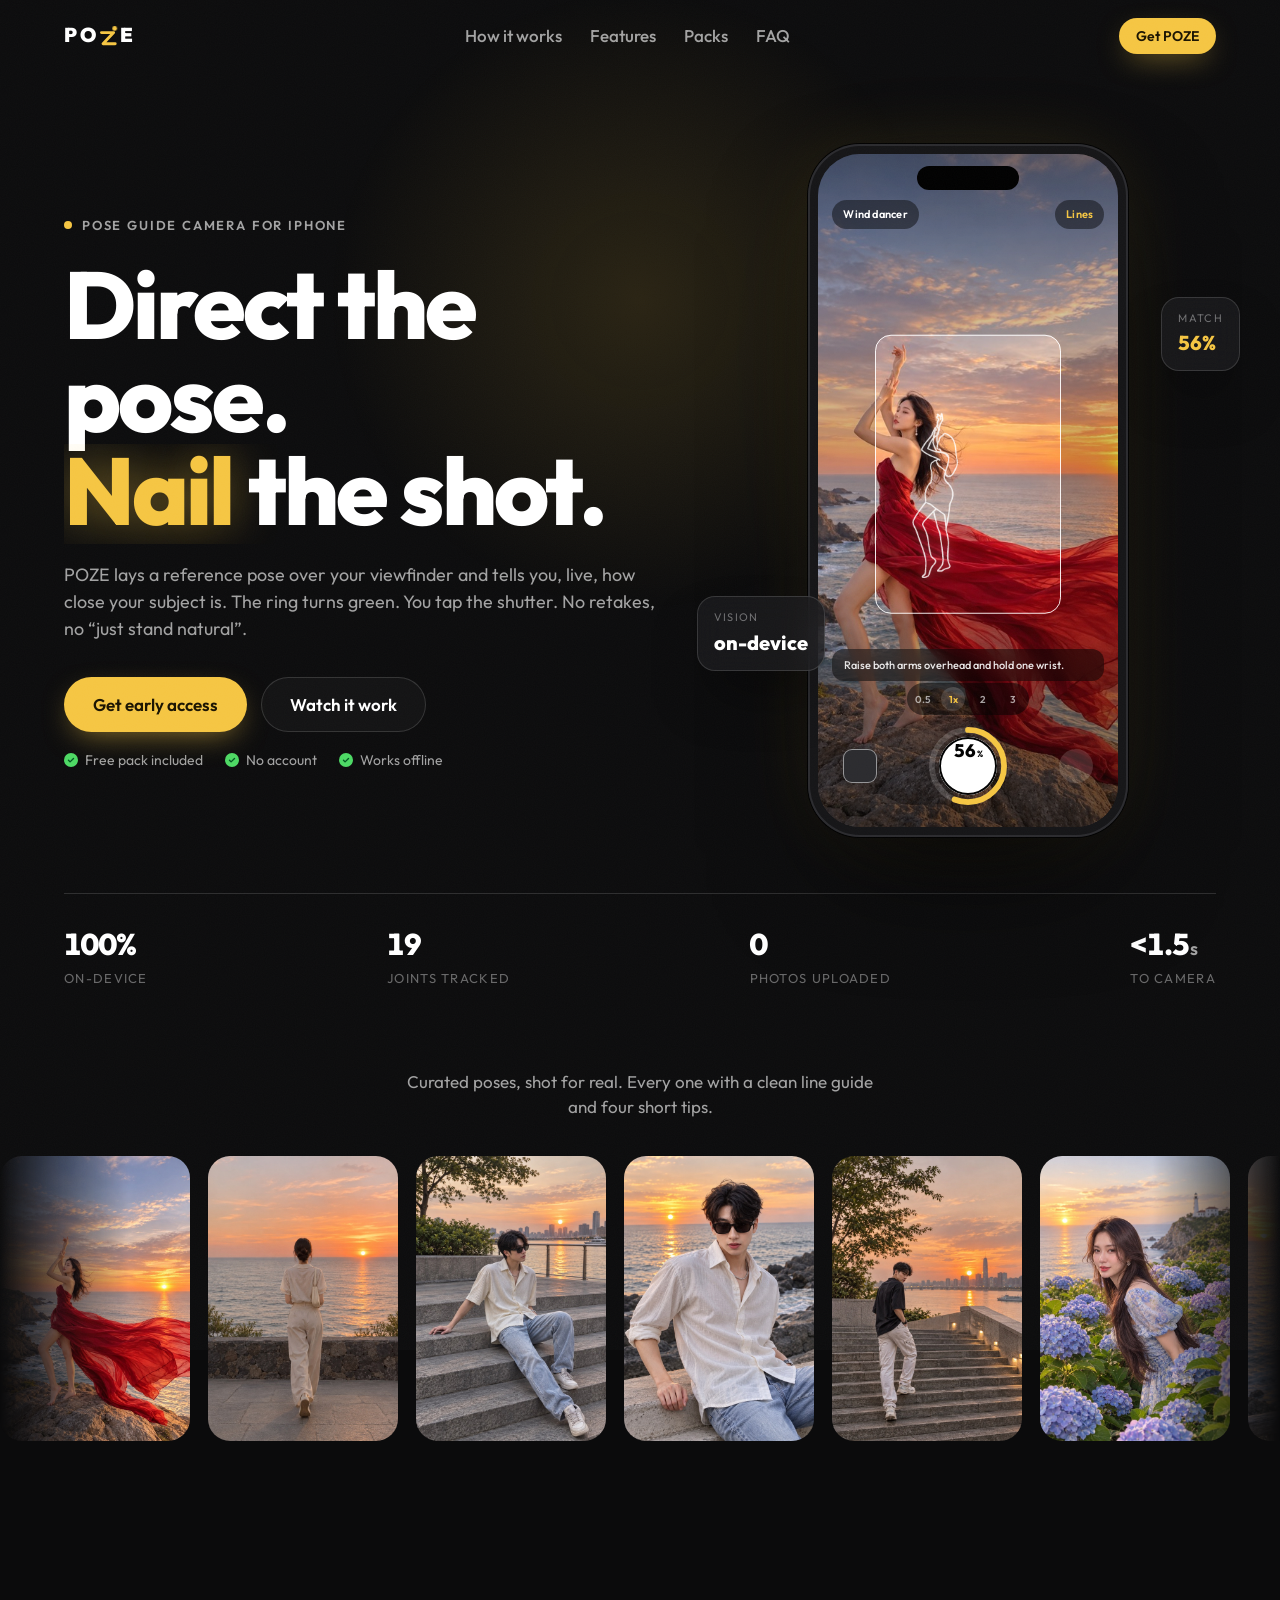
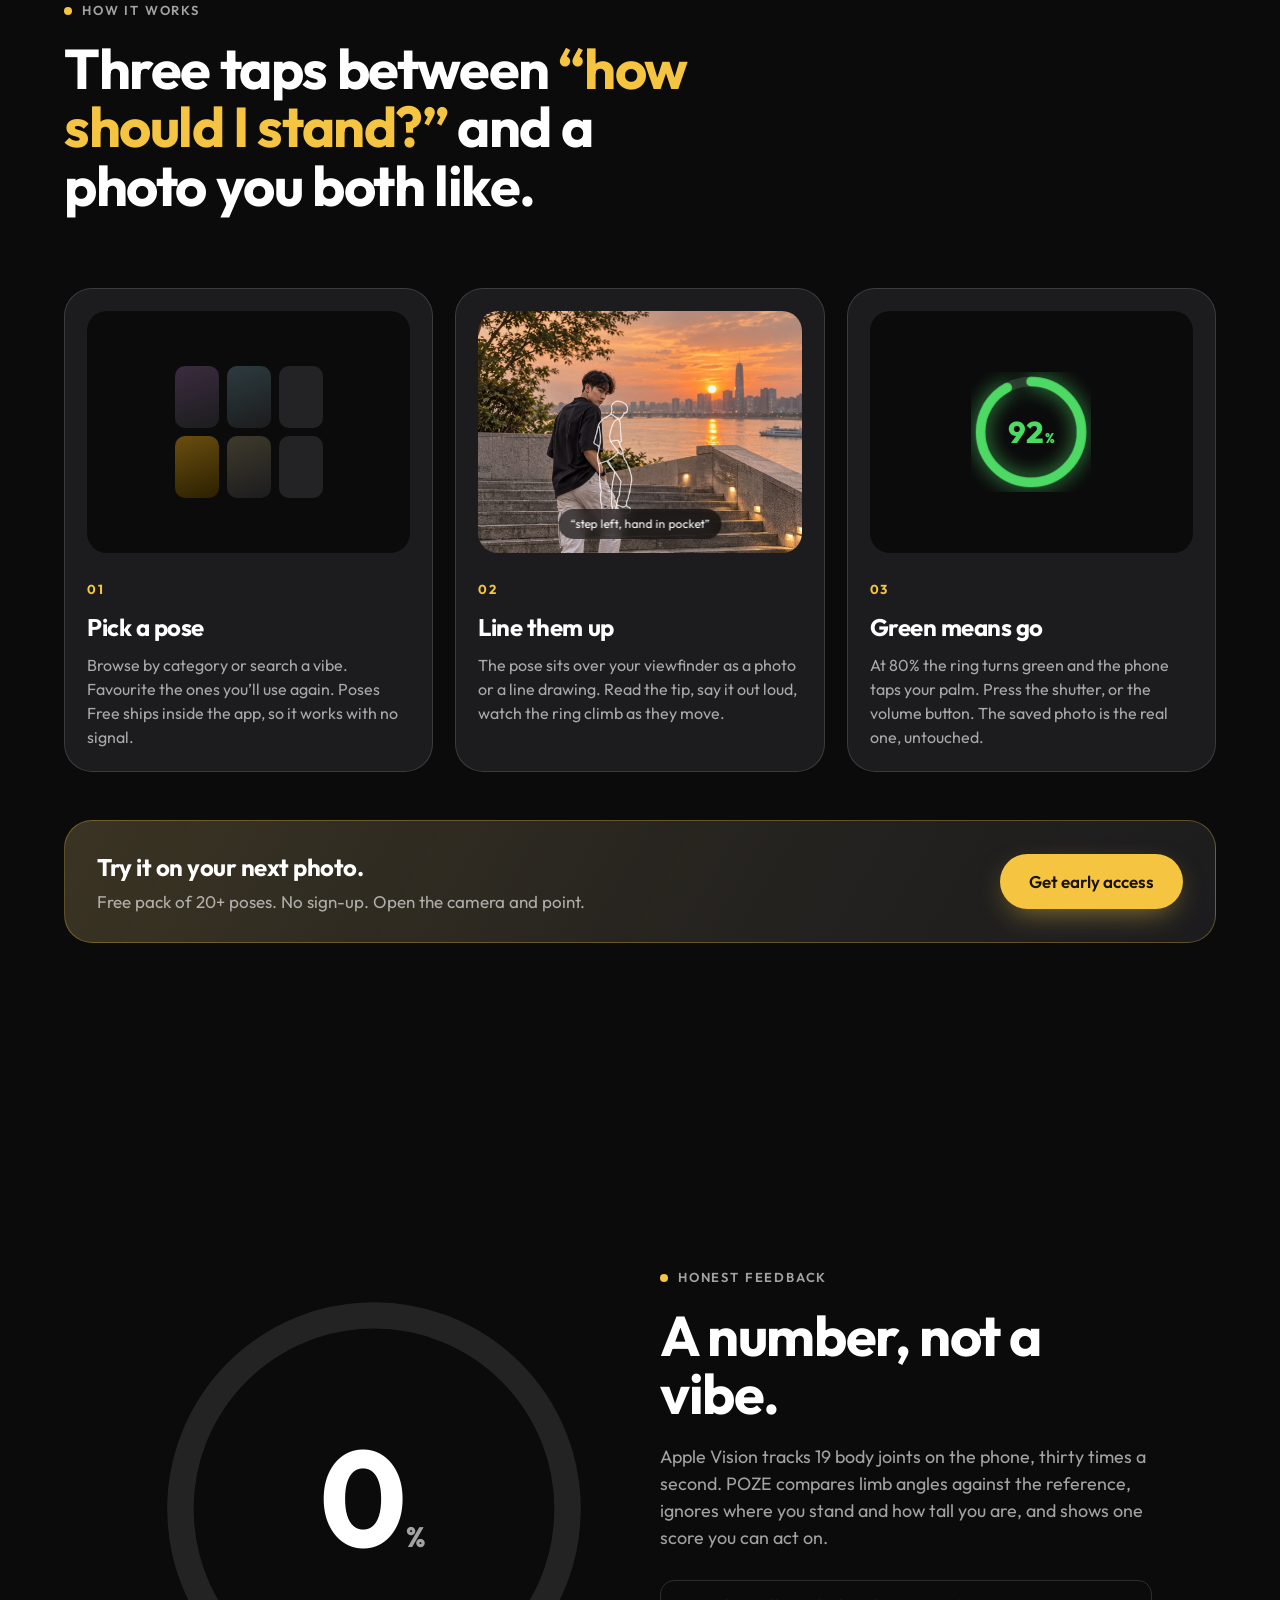
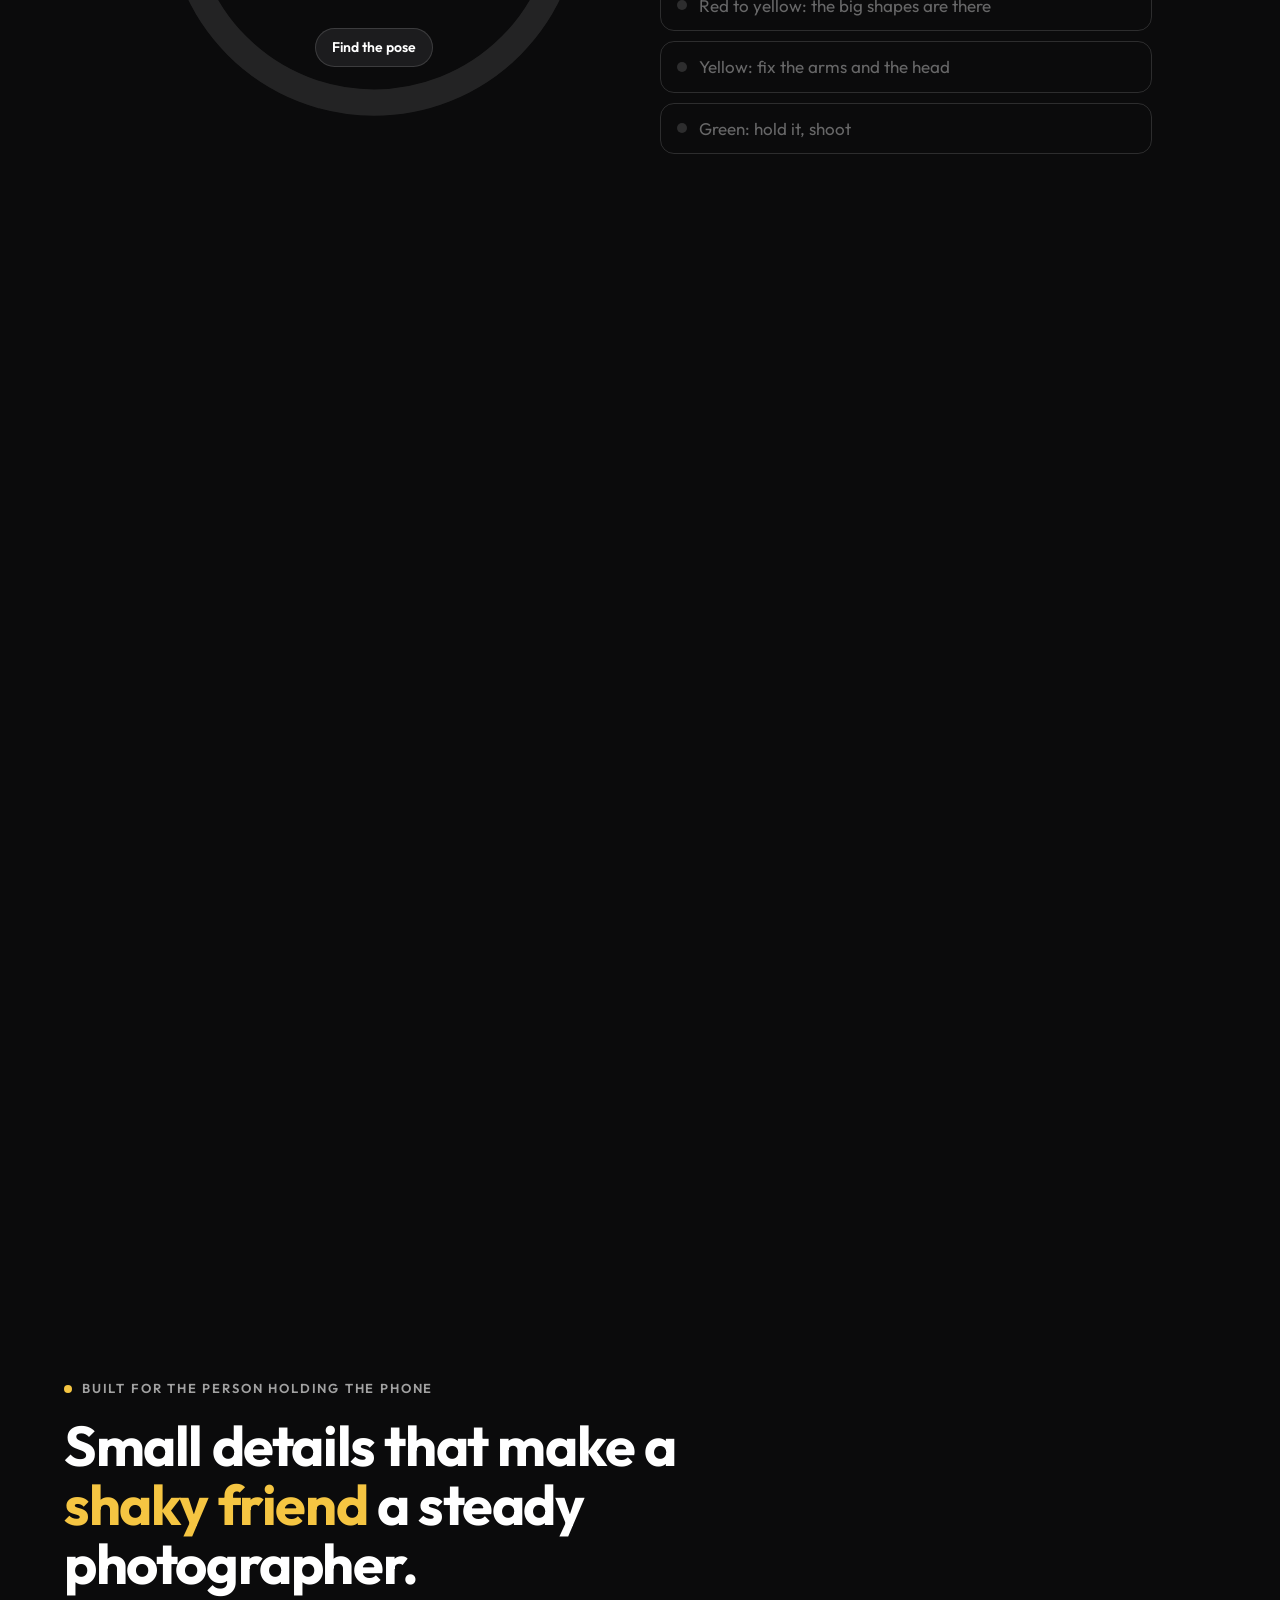
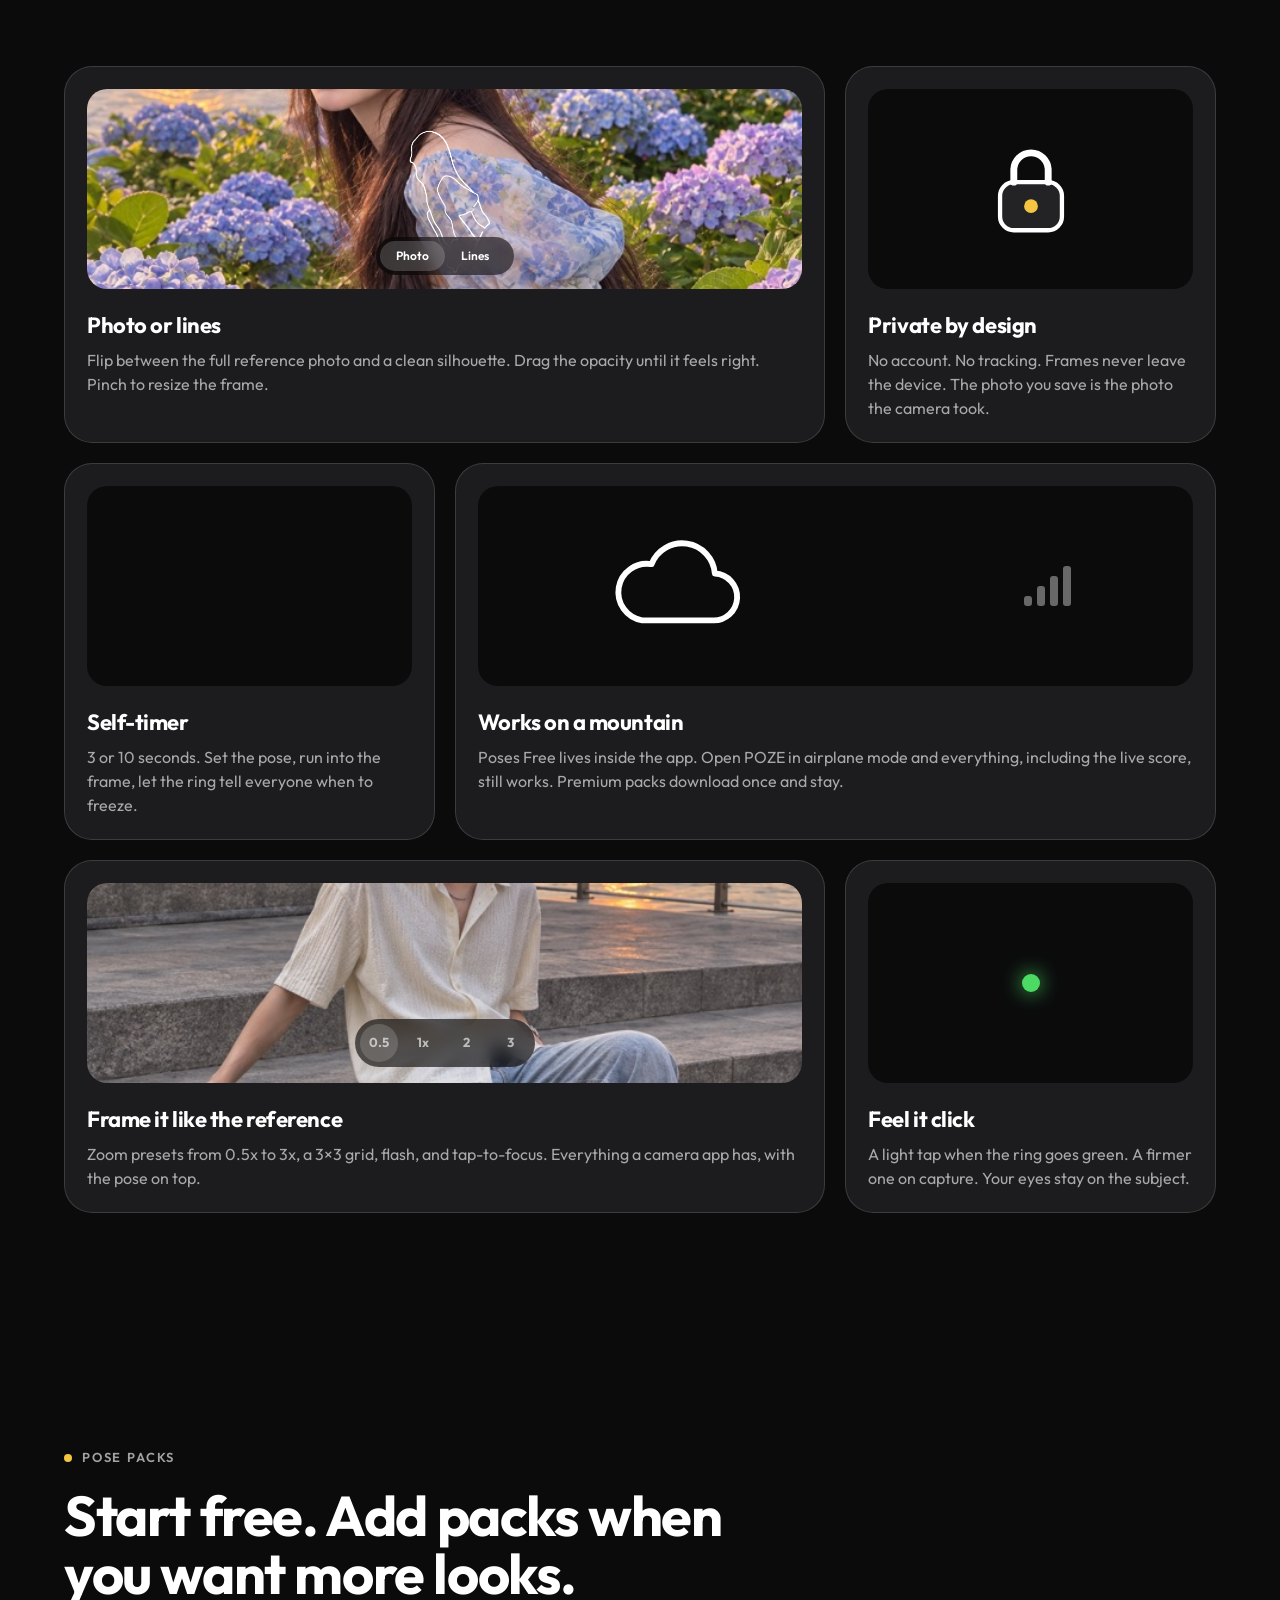
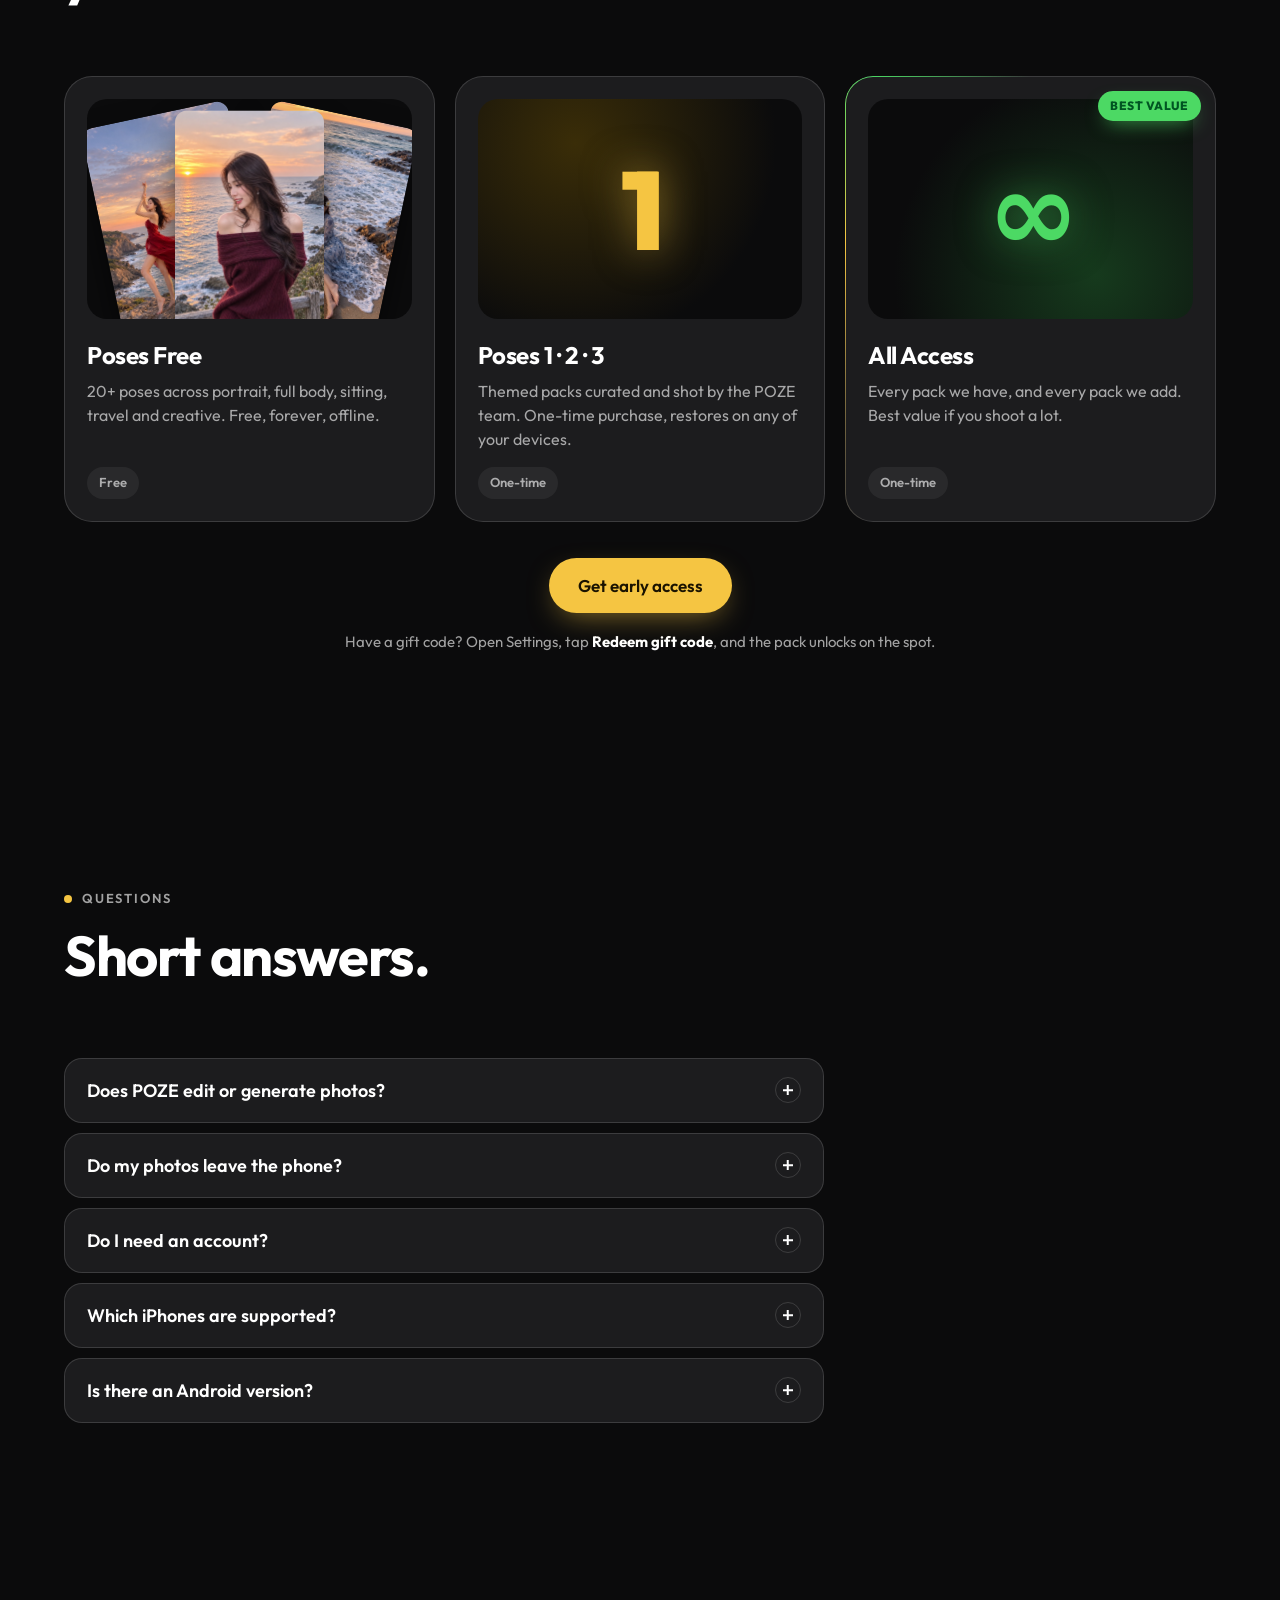
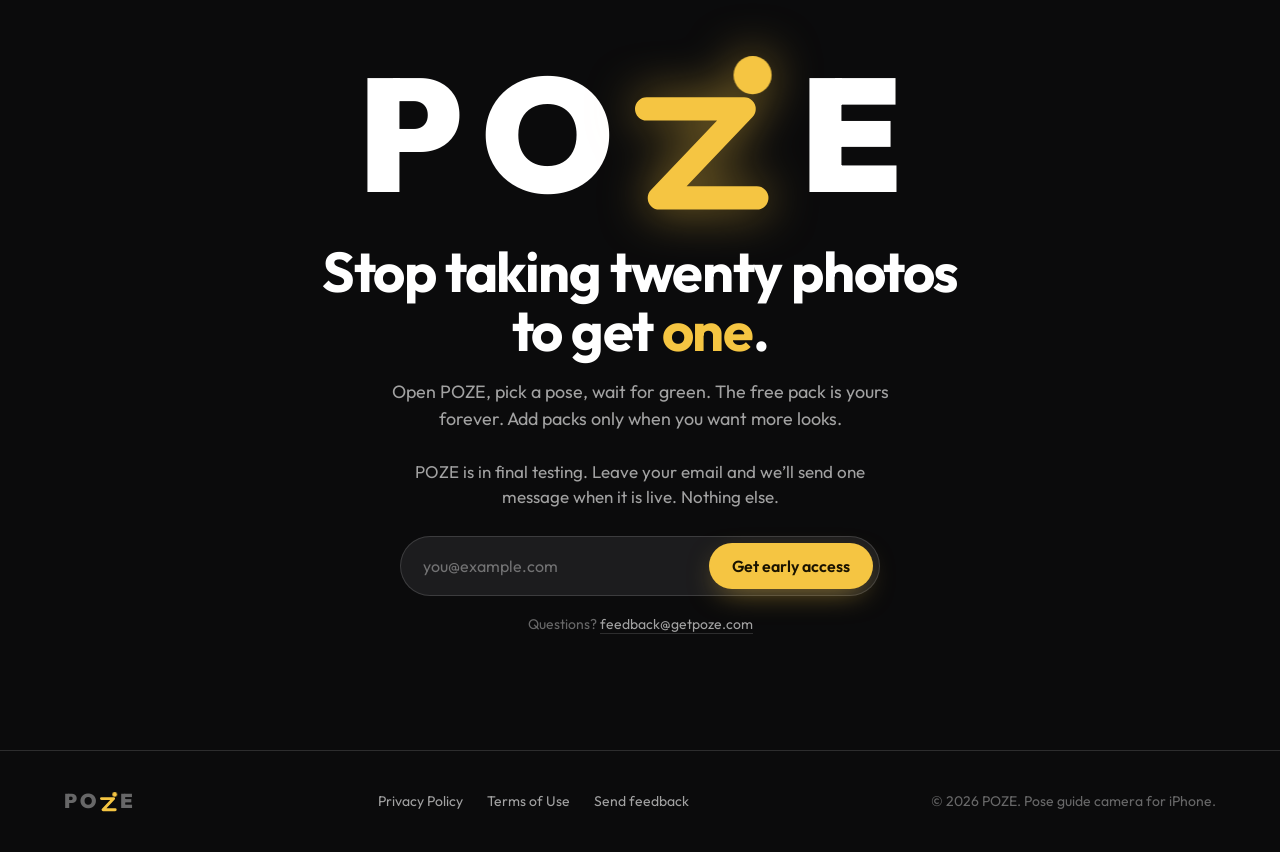
==== commit b4553057: "feat: mobile-first layout and a stronger CTA system Move the phone demo above the fold on mobile and" ====
--- a/index.html
+++ b/index.html
@@ -35,7 +35,7 @@
       <a href="#packs">Packs</a>
       <a href="#faq">FAQ</a>
     </nav>
-    <a class="btn btn--sm btn--accent" href="#get" data-magnet>Get the app</a>
+    <a class="btn btn--sm btn--accent" href="#get" data-store data-magnet>Get POZE</a>
   </header>
 
   <main id="top">
@@ -50,17 +50,16 @@
         </h1>
         <p class="lede reveal" style="--d:.55s">POZE lays a reference pose over your viewfinder and tells you, live, how close your subject is. The ring turns green. You tap the shutter. No retakes, no “just stand natural”.</p>
         <div class="cta-row reveal" style="--d:.7s">
-          <a class="btn btn--accent btn--lg" href="#get" data-magnet>
+          <a class="btn btn--accent btn--lg" href="#get" data-store data-magnet>
             <svg width="20" height="20" viewBox="0 0 24 24" fill="currentColor" aria-hidden="true"><path d="M16.6 12.9c0-2.6 2.1-3.8 2.2-3.9-1.2-1.8-3.1-2-3.7-2-1.6-.2-3.1.9-3.9.9-.8 0-2-.9-3.4-.9-1.7 0-3.3 1-4.2 2.6-1.8 3.1-.5 7.8 1.3 10.3.9 1.3 1.9 2.7 3.3 2.6 1.3-.1 1.8-.8 3.4-.8s2 .8 3.4.8c1.4 0 2.3-1.3 3.2-2.6 1-1.5 1.4-2.9 1.4-3-.1 0-2.9-1.1-3-4zM14 5.3c.7-.9 1.2-2.1 1.1-3.3-1 0-2.3.7-3 1.6-.7.8-1.3 2-1.1 3.2 1.1.1 2.3-.6 3-1.5z"/></svg>
-            Coming soon on the App Store
+            <span data-store-label>Download free</span>
           </a>
-          <a class="btn btn--ghost btn--lg" href="#how">See how it works</a>
-        </div>
-        <ul class="stats reveal" style="--d:.9s" aria-label="Key facts">
-          <li><b data-count="100" data-suffix="%">0%</b><span>on-device</span></li>
-          <li><b data-count="19">0</b><span>joints tracked</span></li>
-          <li><b data-count="0">0</b><span>photos uploaded</span></li>
-          <li><b>&lt;1.5<small>s</small></b><span>to camera</span></li>
+          <a class="btn btn--ghost btn--lg" href="#how">Watch it work</a>
+        </div>
+        <ul class="trust reveal" style="--d:.85s" aria-label="Why it is safe to try">
+          <li>Free pack included</li>
+          <li>No account</li>
+          <li>Works offline</li>
         </ul>
       </div>
 
@@ -98,6 +97,12 @@
         <div class="float float--a"><span class="k">match</span><b data-float-score>0%</b></div>
         <div class="float float--b"><span class="k">Vision</span><b>on-device</b></div>
       </div>
+      <ul class="stats reveal" style="--d:.2s" aria-label="Key facts">
+        <li><b data-count="100" data-suffix="%">0%</b><span>on-device</span></li>
+        <li><b data-count="19">0</b><span>joints tracked</span></li>
+        <li><b data-count="0">0</b><span>photos uploaded</span></li>
+        <li><b>&lt;1.5<small>s</small></b><span>to camera</span></li>
+      </ul>
     </section>
 
     <!-- ============ MARQUEE ============ -->
@@ -159,6 +164,13 @@
           <p>At 80% the ring turns green and the phone taps your palm. Press the shutter, or the volume button. The saved photo is the real one, untouched.</p>
         </li>
       </ol>
+      <div class="band reveal">
+        <div>
+          <h3>Try it on your next photo.</h3>
+          <p>Free pack of 20+ poses. No sign-up. Open the camera and point.</p>
+        </div>
+        <a class="btn btn--accent btn--lg" href="#get" data-store data-magnet><span data-store-label>Download free</span></a>
+      </div>
     </section>
 
     <!-- ============ MATCH SCROLL ============ -->
@@ -248,7 +260,7 @@
           <div class="pack-cover"><img src="assets/poses/p01.jpg" alt=""><img src="assets/poses/p07.jpg" alt=""><img src="assets/poses/p09.jpg" alt=""></div>
           <h3>Poses Free</h3>
           <p>20+ poses across portrait, full body, sitting, travel and creative. Free, forever, offline.</p>
-          <span class="price">Included</span>
+          <span class="price">Free</span>
         </article>
         <article class="pack reveal" style="--d:.08s">
           <div class="pack-cover pack-cover--tint"><span>1</span></div>
@@ -257,13 +269,17 @@
           <span class="price">One-time</span>
         </article>
         <article class="pack pack--all reveal" style="--d:.16s">
+          <span class="badge">Best value</span>
           <div class="pack-cover pack-cover--all"><span>∞</span></div>
           <h3>All Access</h3>
           <p>Every pack we have, and every pack we add. Best value if you shoot a lot.</p>
           <span class="price">One-time</span>
         </article>
       </div>
-      <p class="gift reveal">Have a gift code? Open Settings, tap <b>Redeem gift code</b>, and the pack unlocks on the spot.</p>
+      <div class="packs-cta reveal">
+        <a class="btn btn--accent btn--lg" href="#get" data-store data-magnet><span data-store-label>Start with the free pack</span></a>
+        <p class="gift">Have a gift code? Open Settings, tap <b>Redeem gift code</b>, and the pack unlocks on the spot.</p>
+      </div>
     </section>
 
     <!-- ============ FAQ ============ -->
@@ -300,18 +316,37 @@
     <section class="section get" id="get">
       <div class="get-inner reveal">
         <div class="wordmark wordmark--xl" aria-label="POZE"><span>P</span><span>O</span><svg class="zmark" viewBox="28.5 19 64.5 72.5" aria-hidden="true"><path class="zz" d="M34 44H80L40 86H86"/><circle class="zh" cx="84" cy="28" r="9"/></svg><span>E</span></div>
-        <h2 class="h2">Be the friend who takes <em>good</em> photos.</h2>
-        <p class="lede">POZE is in final testing. Leave your email and we’ll send one message when it is live on the App Store. Nothing else.</p>
-        <form class="notify" action="mailto:feedback@getpoze.com" method="get" data-notify>
-          <input type="hidden" name="subject" value="Notify me when POZE launches">
-          <label class="sr-only" for="email">Email</label>
-          <input id="email" name="body" type="email" placeholder="you@example.com" required autocomplete="email">
-          <button class="btn btn--accent" type="submit" data-magnet>Notify me</button>
-        </form>
-        <p class="tiny">Or write to <a href="mailto:feedback@getpoze.com?subject=POZE%20feedback">feedback@getpoze.com</a>.</p>
+        <h2 class="h2">Stop taking twenty photos to get <em>one</em>.</h2>
+        <p class="lede">Open POZE, pick a pose, wait for green. The free pack is yours forever. Add packs only when you want more looks.</p>
+        <div class="get-live">
+          <a class="btn btn--accent btn--xl" href="#get" data-store data-magnet>
+            <svg width="22" height="22" viewBox="0 0 24 24" fill="currentColor" aria-hidden="true"><path d="M16.6 12.9c0-2.6 2.1-3.8 2.2-3.9-1.2-1.8-3.1-2-3.7-2-1.6-.2-3.1.9-3.9.9-.8 0-2-.9-3.4-.9-1.7 0-3.3 1-4.2 2.6-1.8 3.1-.5 7.8 1.3 10.3.9 1.3 1.9 2.7 3.3 2.6 1.3-.1 1.8-.8 3.4-.8s2 .8 3.4.8c1.4 0 2.3-1.3 3.2-2.6 1-1.5 1.4-2.9 1.4-3-.1 0-2.9-1.1-3-4zM14 5.3c.7-.9 1.2-2.1 1.1-3.3-1 0-2.3.7-3 1.6-.7.8-1.3 2-1.1 3.2 1.1.1 2.3-.6 3-1.5z"/></svg>
+            Download free on the App Store
+          </a>
+          <ul class="trust" aria-label="Why it is safe to try">
+            <li>Free pack included</li>
+            <li>No account</li>
+            <li>iPhone, iOS 17+</li>
+          </ul>
+        </div>
+        <div class="get-prelaunch">
+          <p class="prelaunch-note">POZE is in final testing. Leave your email and we’ll send one message when it is live. Nothing else.</p>
+          <form class="notify" action="mailto:feedback@getpoze.com" method="get" data-notify>
+            <label class="sr-only" for="email">Email</label>
+            <input id="email" name="body" type="email" placeholder="you@example.com" required autocomplete="email">
+            <button class="btn btn--accent" type="submit" data-magnet>Get early access</button>
+          </form>
+        </div>
+        <p class="tiny">Questions? <a href="mailto:feedback@getpoze.com?subject=POZE%20feedback">feedback@getpoze.com</a></p>
       </div>
     </section>
   </main>
+
+  <div class="dock" data-dock aria-hidden="true">
+    <svg class="dock-mark" viewBox="28.5 19 64.5 72.5"><path d="M34 44H80L40 86H86" fill="none" stroke="#F5C542" stroke-width="11" stroke-linecap="round" stroke-linejoin="round"/><circle cx="84" cy="28" r="9" fill="#F5C542"/></svg>
+    <div class="dock-text"><b>POZE</b><span>Free pose guide camera</span></div>
+    <a class="btn btn--sm btn--accent" href="#get" data-store tabindex="-1"><span data-store-label>Get it</span></a>
+  </div>
 
   <footer class="footer">
     <div class="footer-inner">
--- a/styles.css
+++ b/styles.css
@@ -150,12 +150,33 @@
 .hero {
   position: relative; z-index: 1;
   min-height: 100svh;
-  display: grid; grid-template-columns: 1.1fr .9fr; align-items: center; gap: clamp(24px, 4vw, 64px);
+  display: grid; grid-template-columns: 1.1fr .9fr; grid-template-rows: 1fr auto; align-items: center; gap: 0 clamp(24px, 4vw, 64px);
   max-width: 1280px; margin: 0 auto;
   padding: clamp(110px, 16vh, 160px) clamp(20px, 5vw, 64px) 60px;
 }
 .cta-row { display: flex; flex-wrap: wrap; gap: 14px; margin-top: 34px; }
-.stats { display: flex; flex-wrap: wrap; gap: 28px 40px; margin-top: 48px; padding-top: 28px; border-top: 1px solid var(--hair); }
+.btn--xl { padding: 20px 32px; font-size: 18px; }
+.trust { display: flex; flex-wrap: wrap; gap: 8px 22px; margin-top: 18px; font-size: 14px; color: var(--muted); }
+.trust li { display: inline-flex; align-items: center; gap: 7px; }
+.trust li::before { content: ""; width: 14px; height: 14px; border-radius: 50%; background: var(--green) url("data:image/svg+xml,%3Csvg xmlns='http://www.w3.org/2000/svg' viewBox='0 0 16 16'%3E%3Cpath d='M4 8.5l2.5 2.5L12 5.5' fill='none' stroke='%23052' stroke-width='2.2' stroke-linecap='round' stroke-linejoin='round'/%3E%3C/svg%3E") center / 10px no-repeat; }
+.band { margin-top: 48px; padding: 28px 32px; border-radius: var(--radius); display: flex; align-items: center; justify-content: space-between; gap: 24px; background: linear-gradient(120deg, rgba(245, 197, 66, .14), rgba(245, 197, 66, .04) 60%, transparent), var(--surface); border: 1px solid rgba(245, 197, 66, .3); }
+.band h3 { font-size: 24px; font-weight: 700; letter-spacing: -.02em; }
+.band p { color: var(--muted); margin-top: 4px; }
+.packs-cta { margin-top: 36px; display: flex; flex-direction: column; align-items: center; gap: 18px; }
+.badge { position: absolute; top: 14px; right: 14px; z-index: 2; padding: 6px 12px; border-radius: 999px; background: var(--green); color: #052; font-size: 12px; font-weight: 800; letter-spacing: .04em; text-transform: uppercase; box-shadow: 0 8px 20px -8px rgba(76, 217, 100, .8); }
+.get-live { display: flex; flex-direction: column; align-items: center; gap: 16px; margin-top: 12px; }
+.get-live .trust { margin-top: 0; justify-content: center; }
+.get-prelaunch { display: flex; flex-direction: column; align-items: center; gap: 14px; margin-top: 8px; width: 100%; }
+.prelaunch-note { color: var(--muted); max-width: 44ch; }
+body:not(.is-prelaunch) .get-prelaunch { display: none; }
+body.is-prelaunch .get-live { display: none; }
+.dock { position: fixed; left: 12px; right: 12px; bottom: calc(12px + env(safe-area-inset-bottom)); z-index: 45; display: none; align-items: center; gap: 12px; padding: 10px 10px 10px 14px; border-radius: 20px; background: rgba(28, 28, 30, .86); border: 1px solid var(--hair); backdrop-filter: blur(18px) saturate(1.3); -webkit-backdrop-filter: blur(18px) saturate(1.3); box-shadow: 0 20px 50px -20px rgba(0, 0, 0, .9); transform: translateY(130%); transition: transform .5s var(--ease-spring); }
+.dock.show { transform: none; }
+.dock-mark { width: 30px; height: 34px; flex: none; }
+.dock-text { flex: 1; display: flex; flex-direction: column; line-height: 1.15; }
+.dock-text b { font-weight: 800; letter-spacing: .08em; font-size: 14px; }
+.dock-text span { font-size: 12px; color: var(--muted); }
+.stats { grid-column: 1 / -1; display: flex; flex-wrap: wrap; justify-content: space-between; gap: 20px 32px; margin-top: 56px; padding-top: 28px; border-top: 1px solid var(--hair); }
 .stats li { display: flex; flex-direction: column; gap: 2px; }
 .stats b { font-size: 30px; font-weight: 800; letter-spacing: -.02em; font-variant-numeric: tabular-nums; }
 .stats b small { font-size: 18px; font-weight: 600; color: var(--muted); }
@@ -404,7 +425,7 @@
 .pack--all::after { content: ""; position: absolute; inset: -1px; border-radius: inherit; padding: 1px; background: conic-gradient(from var(--a, 0deg), transparent 0 60%, var(--accent) 80%, var(--green) 90%, transparent); -webkit-mask: linear-gradient(#000 0 0) content-box, linear-gradient(#000 0 0); -webkit-mask-composite: xor; mask-composite: exclude; animation: spin-border 5s linear infinite; pointer-events: none; }
 @property --a { syntax: "<angle>"; inherits: false; initial-value: 0deg; }
 @keyframes spin-border { to { --a: 360deg; } }
-.gift { margin-top: 32px; color: var(--muted); text-align: center; }
+.gift { color: var(--muted); text-align: center; font-size: 15px; }
 .gift b { color: var(--text); }
 
 /* ---------- faq ---------- */
@@ -424,7 +445,7 @@
 /* ---------- final cta ---------- */
 .get { text-align: center; }
 .get-inner { display: flex; flex-direction: column; align-items: center; gap: 18px; }
-.get .h2 { max-width: 16ch; margin-top: 12px; }
+.get .h2 { max-width: 18ch; margin-top: 12px; }
 .get .lede { max-width: 46ch; }
 .notify { display: flex; gap: 10px; margin-top: 12px; padding: 6px; border-radius: 999px; background: var(--surface); border: 1px solid var(--hair); width: min(480px, 100%); transition: border-color .3s, box-shadow .3s; }
 .notify:focus-within { border-color: rgba(245, 197, 66, .6); box-shadow: 0 0 0 4px rgba(245, 197, 66, .15); }
@@ -446,15 +467,35 @@
   .tile--wide { grid-column: span 2; }
 }
 @media (max-width: 860px) {
-  .hero { grid-template-columns: 1fr; padding-top: 110px; text-align: center; }
+  .section { padding-top: 64px; padding-bottom: 64px; }
+  .section-head { margin-bottom: 32px; }
+  .hero { grid-template-columns: 1fr; grid-template-rows: auto auto auto; padding-top: 96px; padding-bottom: 40px; text-align: center; min-height: 0; }
   .hero-copy { display: flex; flex-direction: column; align-items: center; }
-  .cta-row { justify-content: center; }
-  .stats { justify-content: center; }
-  .hero-device { margin-top: 40px; }
+  .h1 { margin: 16px 0 18px; }
+  .lede { font-size: 17px; }
+  .cta-row { justify-content: center; margin-top: 26px; width: 100%; }
+  .cta-row .btn--lg { width: 100%; justify-content: center; }
+  .trust { justify-content: center; }
+  .hero-device { margin-top: 36px; }
+  .phone { width: min(280px, 72vw); border-radius: 44px; padding: 8px; }
+  .phone-screen { border-radius: 36px; }
+  .stats { justify-content: space-around; margin-top: 36px; gap: 18px 24px; }
+  .stats b { font-size: 24px; }
   .float { display: none; }
   .nav-links { display: none; }
+  .dock { display: flex; }
+  .band { flex-direction: column; align-items: stretch; text-align: center; padding: 24px; }
+  .band .btn { justify-content: center; }
+  .step-art { aspect-ratio: 16 / 10; }
+  .ring-mini { width: 110px; height: 110px; }
+  .ring-mini b { padding-top: 34px; font-size: 28px; }
   .match { height: auto; }
-  .match-sticky { position: relative; height: auto; grid-template-columns: 1fr; padding: 80px clamp(20px, 5vw, 64px); text-align: center; }
+  .match-sticky { position: relative; height: auto; grid-template-columns: 1fr; padding: 24px clamp(20px, 5vw, 64px) 56px; text-align: center; }
+  .match-ring { width: min(340px, 78vw); }
+  .marquee-wrap { padding-bottom: 8px; }
+  .packs-cta .btn { width: 100%; justify-content: center; }
+  .get-live .btn--xl { width: 100%; justify-content: center; font-size: 17px; padding: 18px 20px; }
+  .footer { padding-bottom: 110px; }
   .match-copy { display: flex; flex-direction: column; align-items: center; }
   .ticks { width: 100%; text-align: left; }
   .h2 { max-width: none; }
@@ -466,6 +507,11 @@
   .stats b { font-size: 24px; }
   .notify { flex-direction: column; border-radius: 24px; }
   .notify input { padding: 12px 16px; }
+  .nav { padding-left: 16px; padding-right: 16px; }
+  .h1 { font-size: clamp(42px, 12.5vw, 56px); }
+  .h2 { font-size: clamp(30px, 8.6vw, 40px); }
+  .tile-art { height: 170px; }
+  .pack-cover { height: 190px; }
   .footer-inner { flex-direction: column; text-align: center; }
 }
 
@@ -505,3 +551,4 @@
 @keyframes zoom-cycle { 0%, 20% { transform: scale(1); } 25%, 45% { transform: scale(1.35); } 50%, 70% { transform: scale(1.9); } 75%, 95% { transform: scale(2.1); } 100% { transform: scale(1); } }
 @keyframes zoom-ind { 0%, 20% { transform: translateX(0); } 25%, 45% { transform: translateX(44px); } 50%, 70% { transform: translateX(88px); } 75%, 95% { transform: translateX(132px); } 100% { transform: translateX(0); } }
 @keyframes zoom-label { 0%, 20% { color: var(--accent); } 25%, 100% { color: var(--muted); } }
+body.is-prelaunch [data-store] > svg { display: none; }
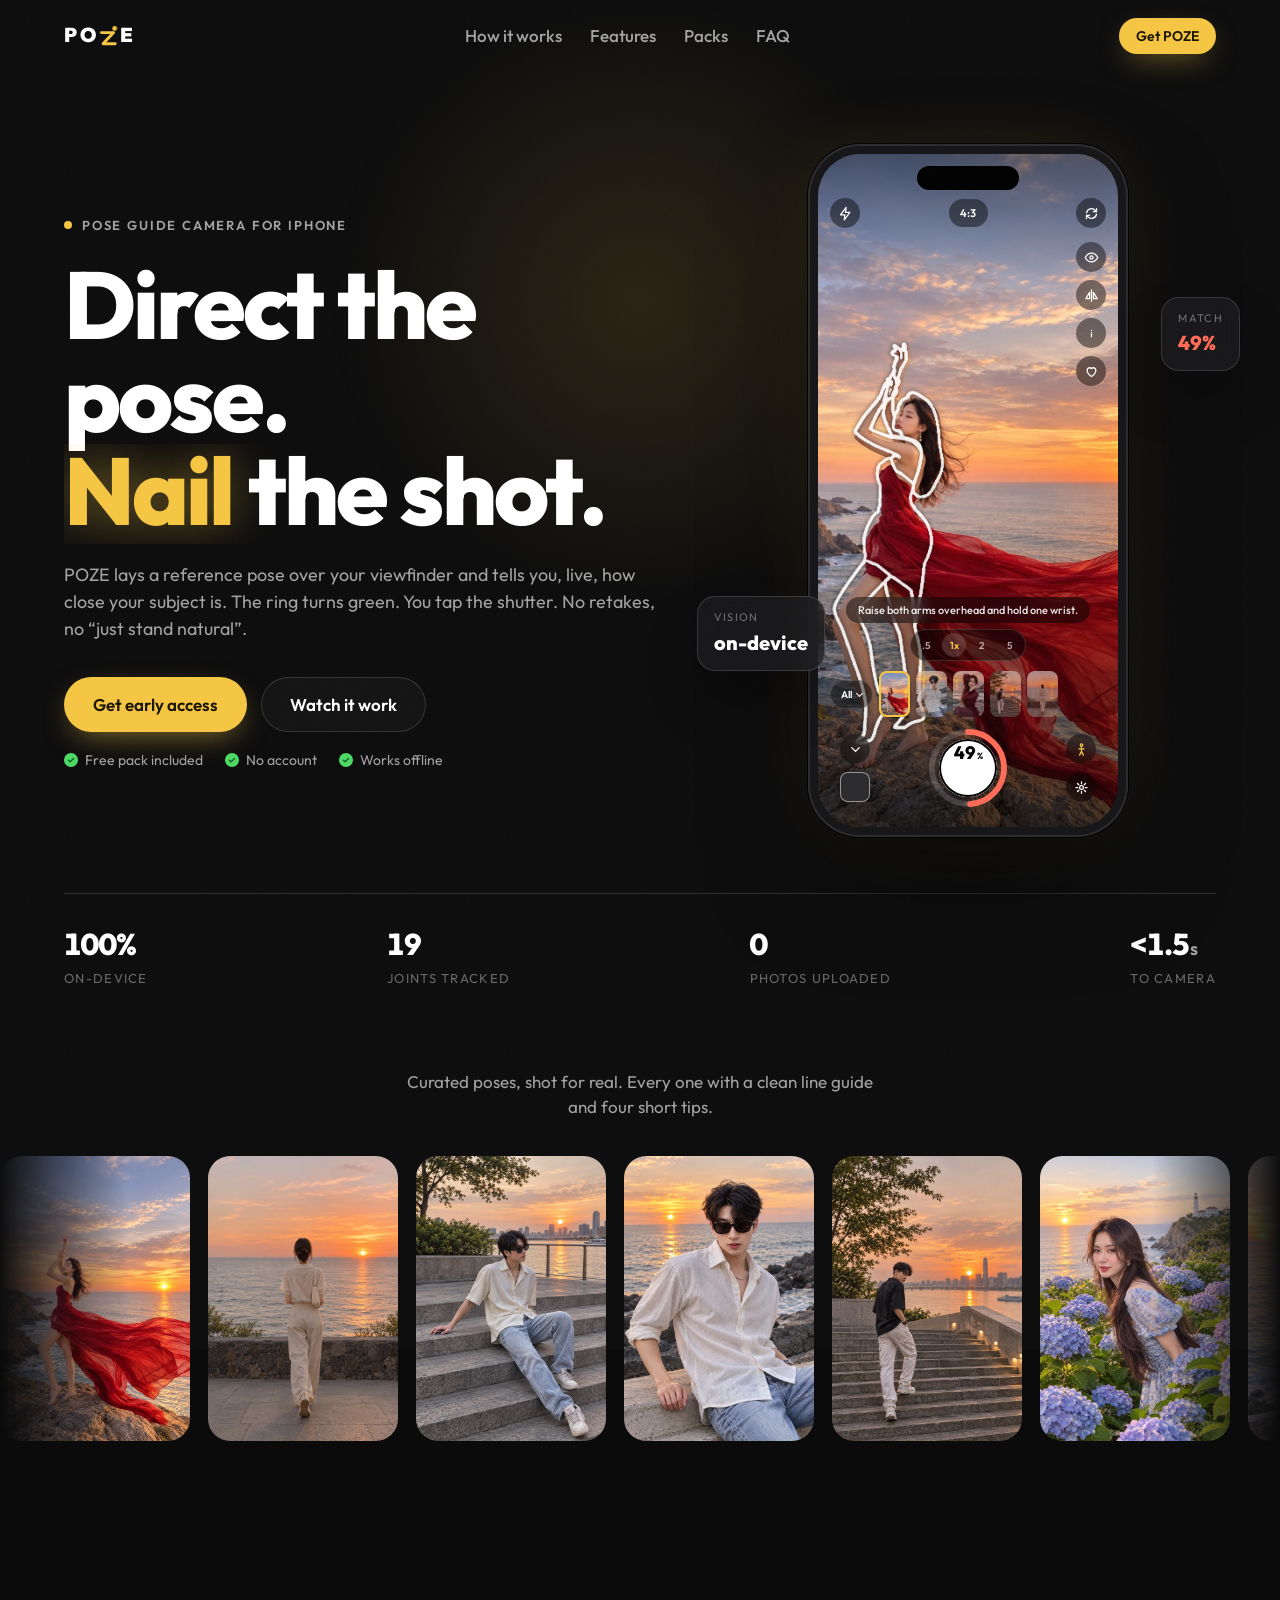
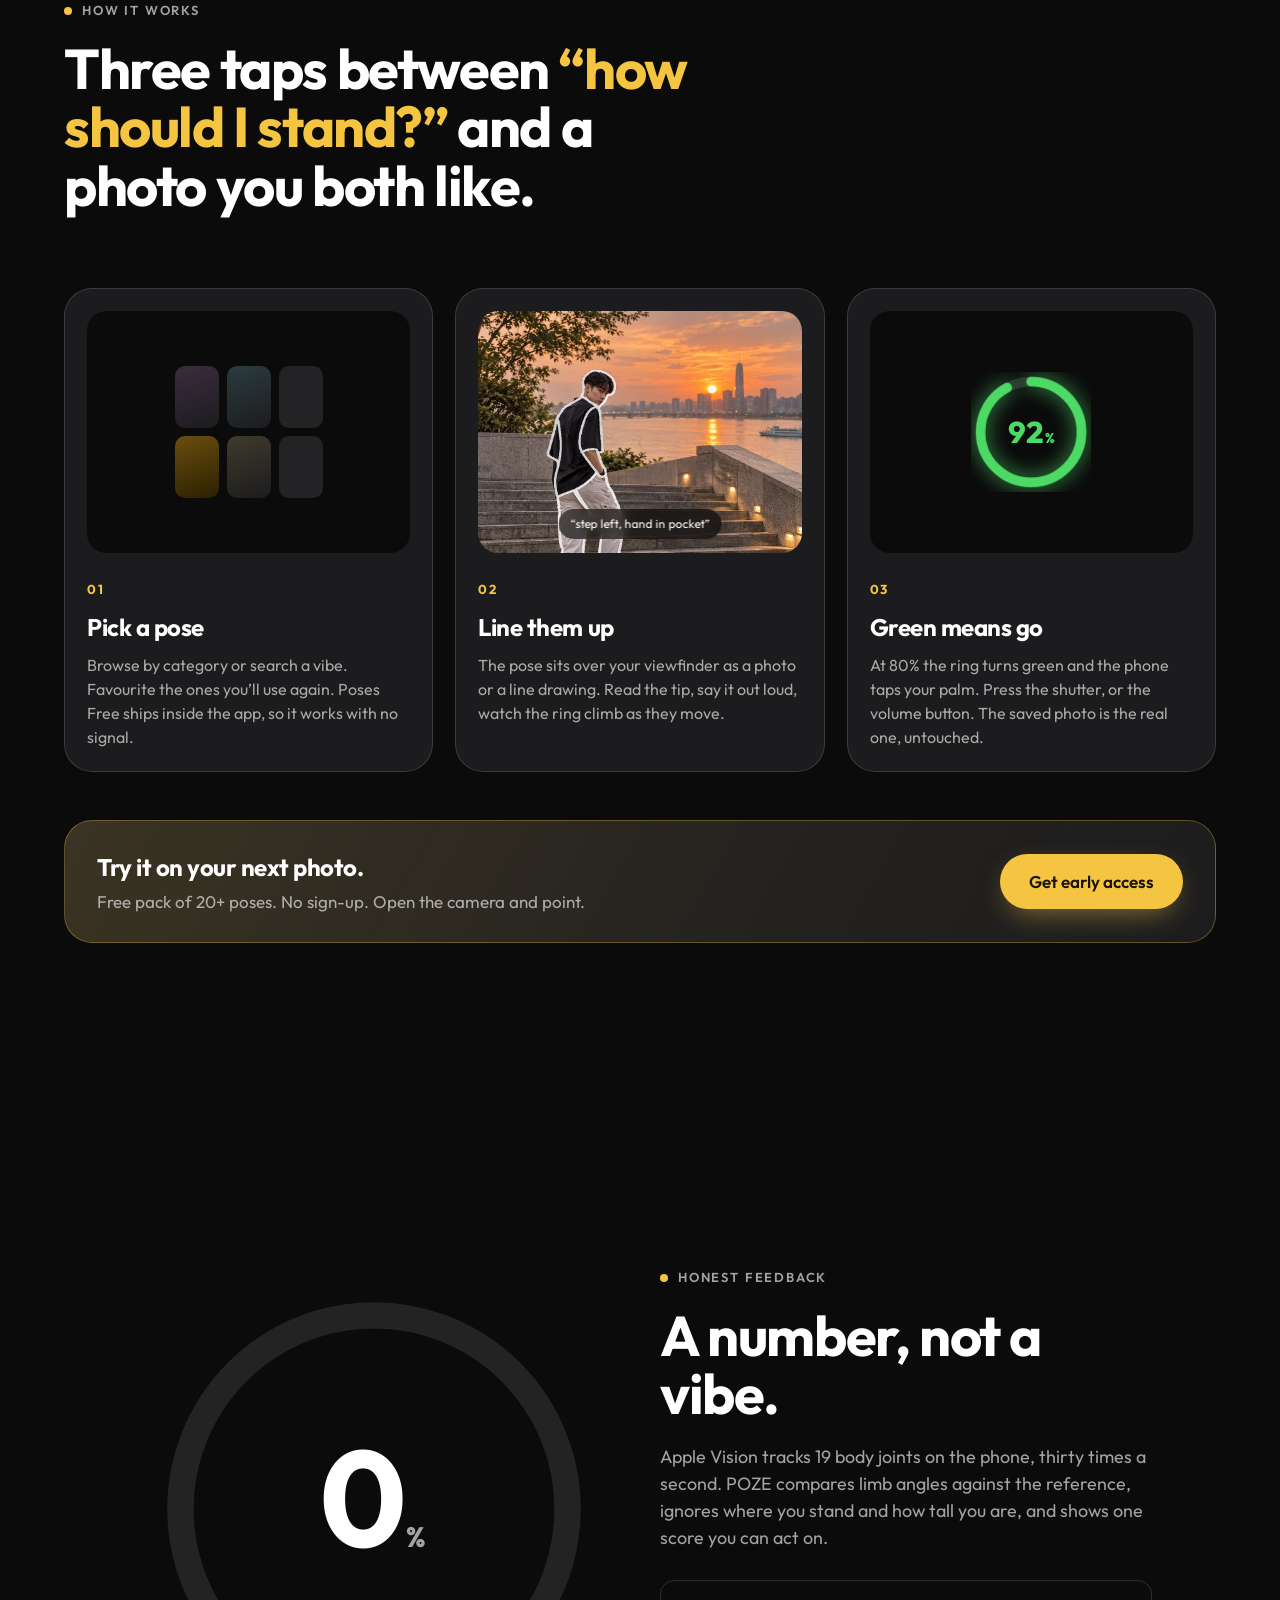
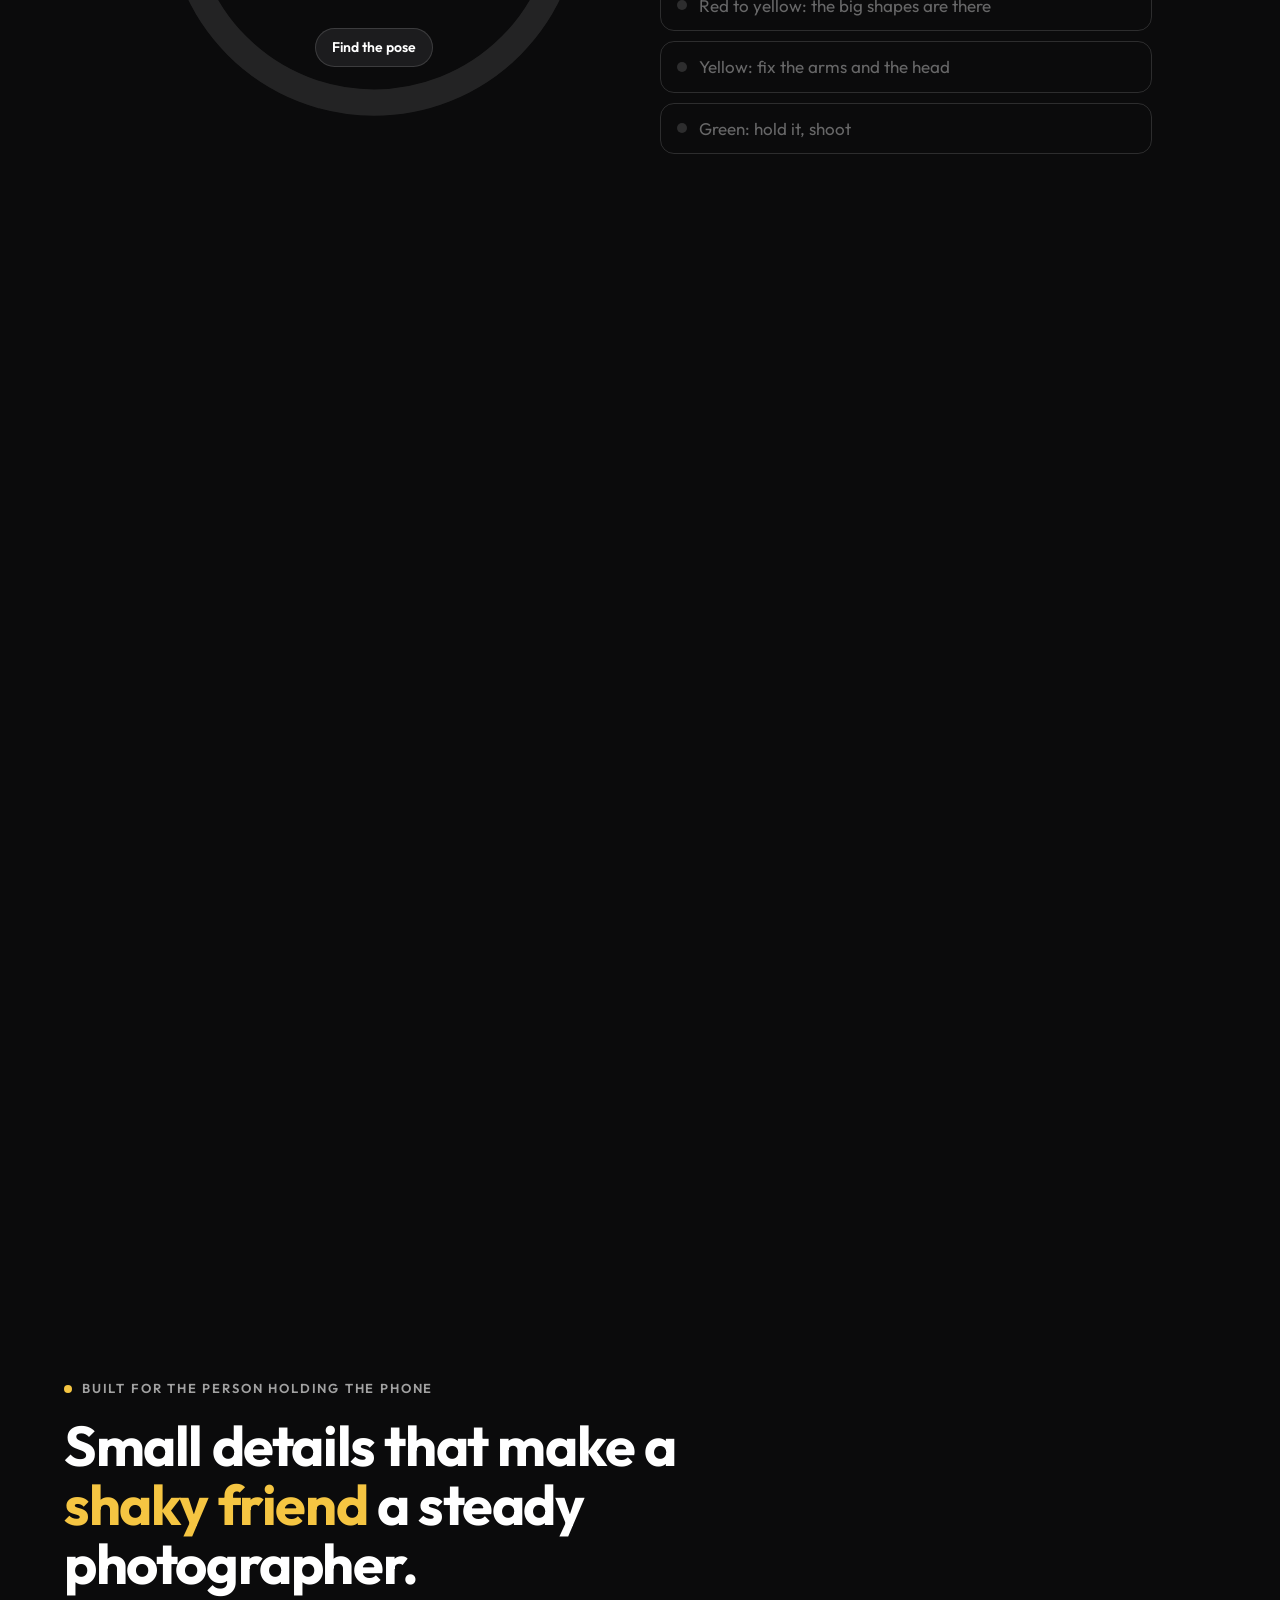
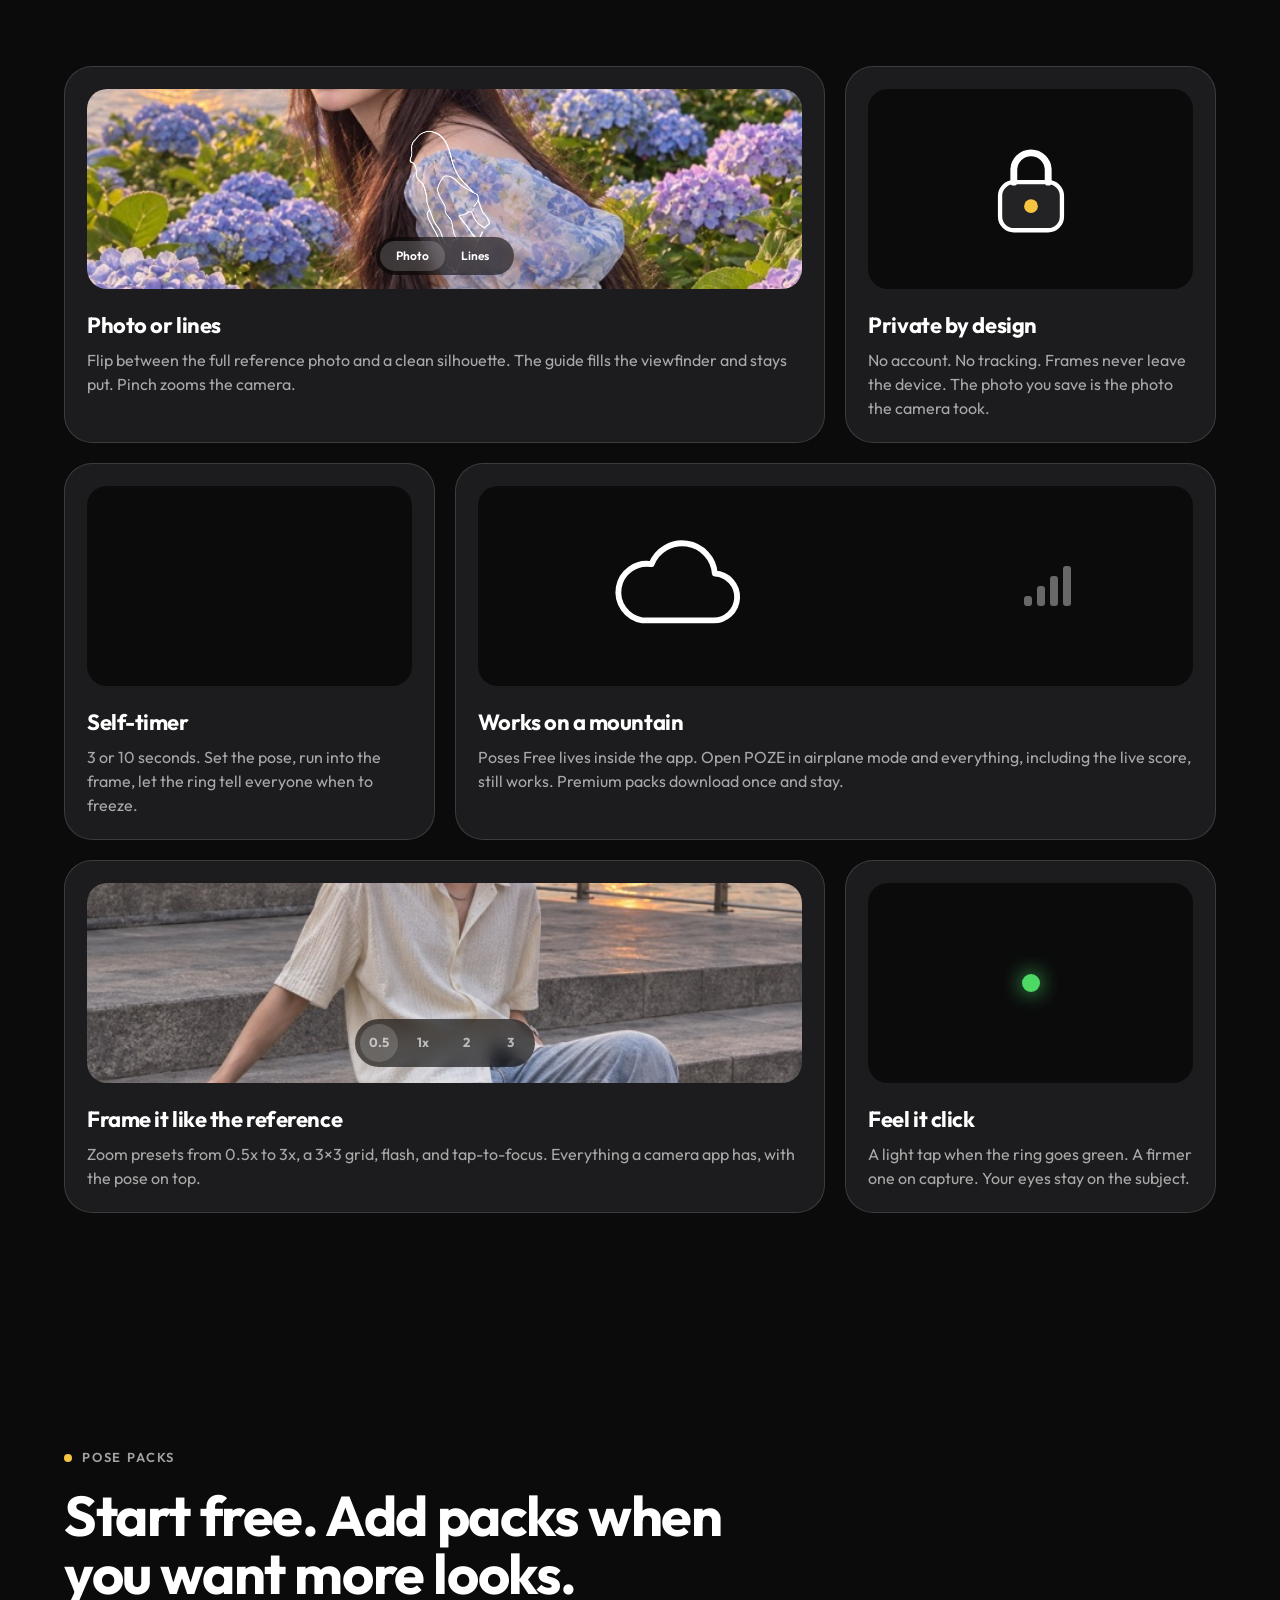
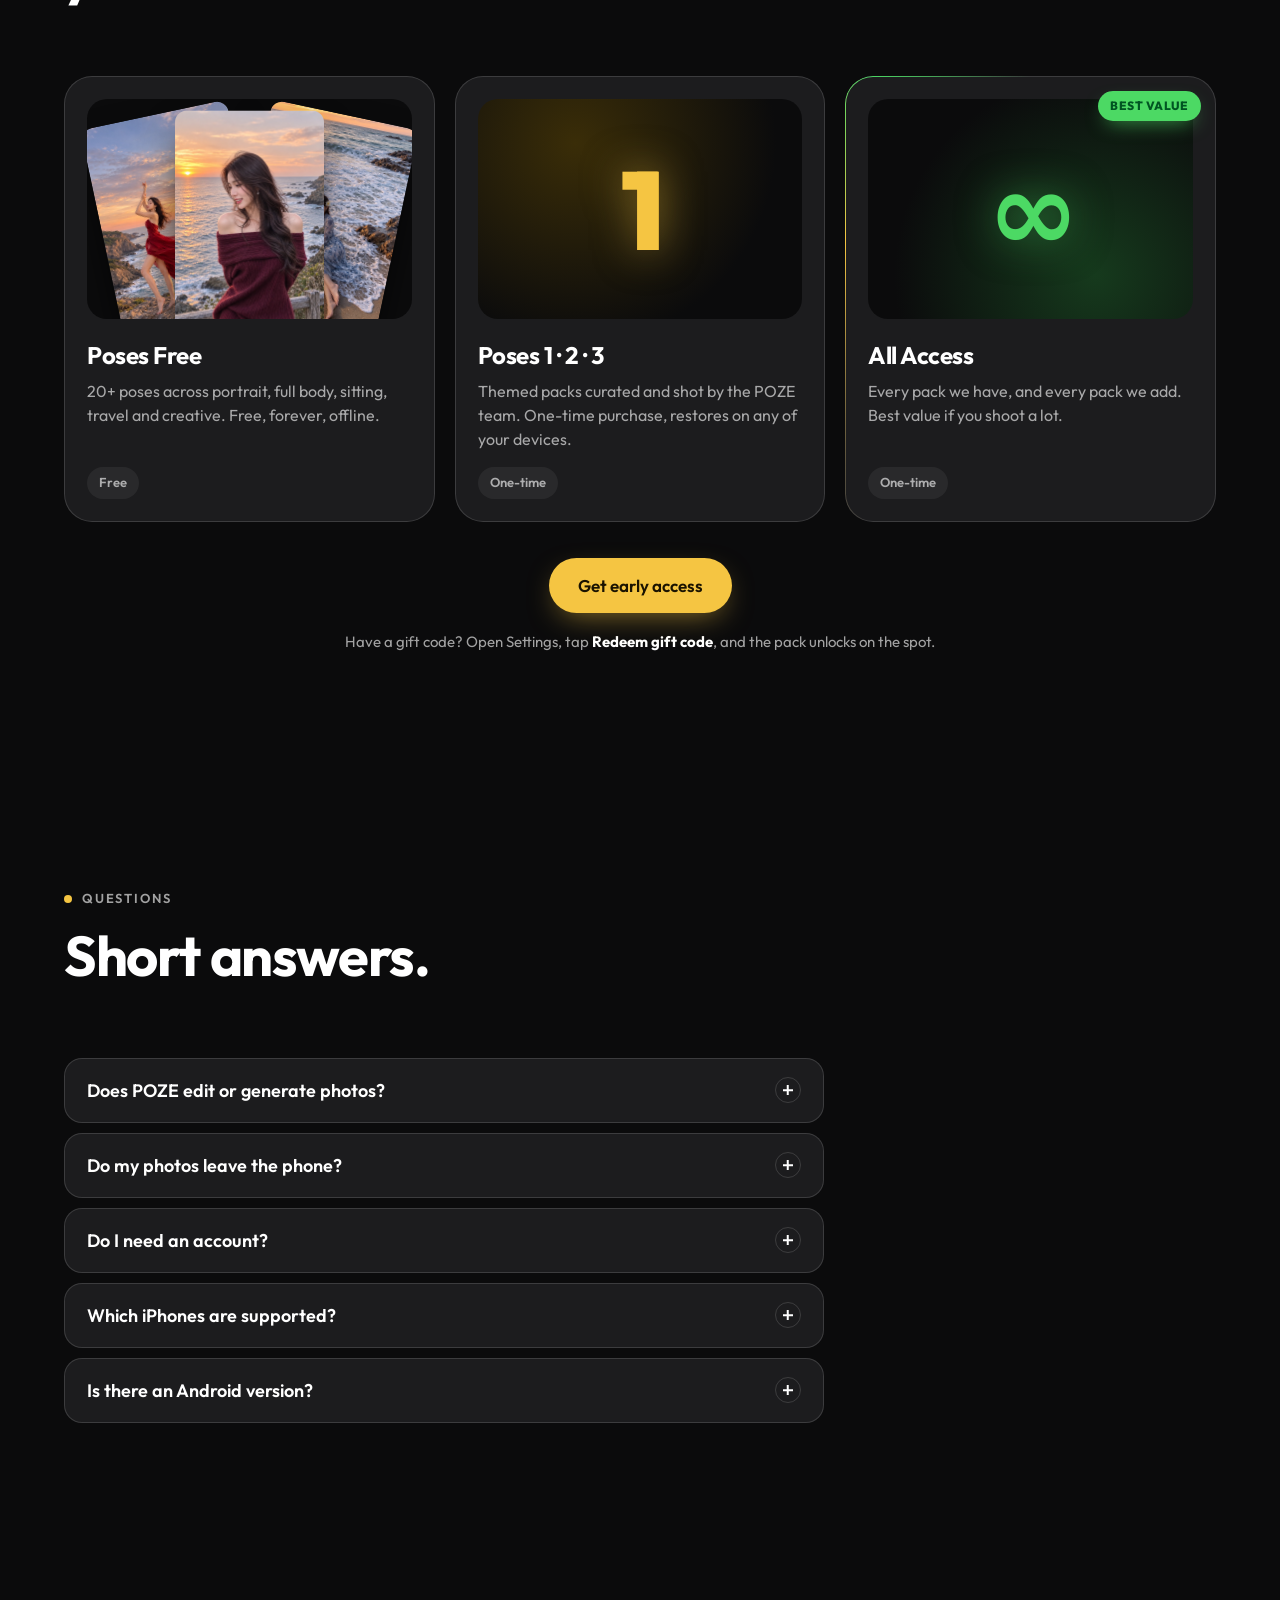
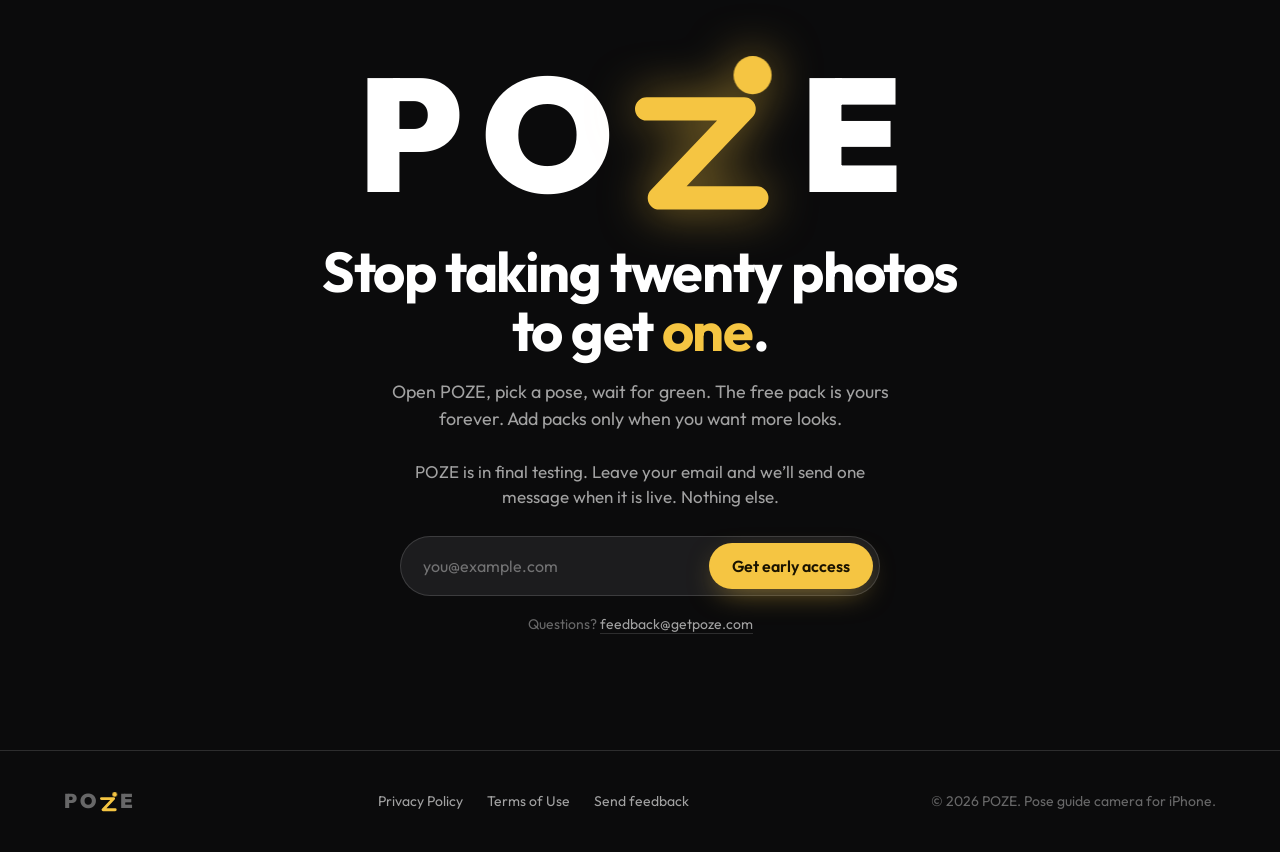
==== commit 3bcb4045: "feat: match the hero phone mock to the fixed full pose guide The app now draws the line guide over t" ====
--- a/index.html
+++ b/index.html
@@ -68,18 +68,29 @@
           <div class="phone-screen">
             <img class="feed" data-feed alt="" src="assets/poses/p01.jpg">
             <img class="feed feed--next" data-feed-next alt="" src="assets/poses/p04.jpg">
-            <div class="pose-frame">
+            <div class="guide">
               <img class="lines" data-lines alt="" src="assets/lines/p01.png">
               <div class="lines-sweep"></div>
             </div>
             <div class="topbar">
-              <span class="chip" data-pose-name>Wind dancer</span>
-              <span class="chip chip--mode" data-mode>Lines</span>
+              <span class="cb"><svg viewBox="0 0 24 24"><path d="M13 2 4 14h7l-1 8 9-12h-7z"/></svg></span>
+              <span class="aspect">4:3</span>
+              <span class="cb"><svg viewBox="0 0 24 24"><path d="M4 11a8 8 0 0 1 14-4l2 2M20 13a8 8 0 0 1-14 4l-2-2M20 4v5h-5M4 20v-5h5"/></svg></span>
+            </div>
+            <div class="side">
+              <span class="cb"><svg viewBox="0 0 24 24"><path d="M2 12s3.6-7 10-7 10 7 10 7-3.6 7-10 7S2 12 2 12zM12 9.5a2.5 2.5 0 1 0 0 5 2.5 2.5 0 0 0 0-5z"/></svg></span>
+              <span class="cb"><svg viewBox="0 0 24 24"><path d="M12 3v18M9 7 3 17h6zM15 7l6 10h-6z"/></svg></span>
+              <span class="cb"><svg viewBox="0 0 24 24"><path d="M12 11v6M12 7.5v.01"/></svg></span>
+              <span class="cb"><svg viewBox="0 0 24 24"><path d="M12 20s-7-4.4-7-10a4 4 0 0 1 7-2.6A4 4 0 0 1 19 10c0 5.6-7 10-7 10z"/></svg></span>
             </div>
             <div class="tip" data-tip>Raise both arms overhead and hold one wrist.</div>
-            <div class="zoom"><span>0.5</span><span class="on">1x</span><span>2</span><span>3</span></div>
+            <div class="zoom"><span>.5</span><span class="on">1x</span><span>2</span><span>5</span></div>
+            <div class="strip" data-strip><span class="cat">All</span><img data-pose="p01" src="assets/poses/p01.jpg" alt=""><img data-pose="p04" src="assets/poses/p04.jpg" alt=""><img data-pose="p08" src="assets/poses/p08.jpg" alt=""><img data-pose="p05" src="assets/poses/p05.jpg" alt=""><img data-pose="p02" src="assets/poses/p02.jpg" alt=""></div>
             <div class="shutter-area">
-              <div class="thumb" data-thumb></div>
+              <div class="shutter-side">
+                <span class="cb"><svg viewBox="0 0 24 24"><path d="M6 9l6 6 6-6"/></svg></span>
+                <div class="thumb" data-thumb></div>
+              </div>
               <div class="ring" data-ring>
                 <svg viewBox="0 0 100 100">
                   <circle class="ring-track" cx="50" cy="50" r="44"/>
@@ -87,7 +98,10 @@
                 </svg>
                 <div class="shutter"><span class="score" data-score>0</span><span class="pct">%</span></div>
               </div>
-              <div class="flip"></div>
+              <div class="shutter-side">
+                <span class="cb cb--on"><svg viewBox="0 0 24 24"><path d="M12 3a2 2 0 1 0 0 4 2 2 0 0 0 0-4zM12 9v6M8 11h8M12 15l-3 6M12 15l3 6"/></svg></span>
+                <span class="cb"><svg viewBox="0 0 24 24"><path d="M12 9a3 3 0 1 0 0 6 3 3 0 0 0 0-6zM12 3v3M12 18v3M3 12h3M18 12h3M5.6 5.6l2.1 2.1M16.3 16.3l2.1 2.1M5.6 18.4l2.1-2.1M16.3 7.7l2.1-2.1"/></svg></span>
+              </div>
             </div>
             <div class="toast" data-toast>Saved to Photos</div>
             <div class="flash" data-flash></div>
@@ -211,7 +225,7 @@
             <div class="seg"><span class="a">Photo</span><span class="b">Lines</span><i></i></div>
           </div>
           <h3>Photo or lines</h3>
-          <p>Flip between the full reference photo and a clean silhouette. Drag the opacity until it feels right. Pinch to resize the frame.</p>
+          <p>Flip between the full reference photo and a clean silhouette. The guide fills the viewfinder and stays put. Pinch zooms the camera.</p>
         </article>
         <article class="tile reveal" style="--d:0.08s">
           <div class="tile-art art-lock">
--- a/styles.css
+++ b/styles.css
@@ -202,37 +202,39 @@
 @keyframes breathe { 0%, 100% { opacity: .6; transform: scale(.9); } 50% { opacity: 1; transform: scale(1.1); } }
 .phone-screen { position: relative; width: 100%; height: 100%; border-radius: 42px; overflow: hidden; background: #000; isolation: isolate; }
 .phone-screen::before { content: ""; position: absolute; top: 12px; left: 50%; translate: -50% 0; width: 34%; height: 24px; border-radius: 14px; background: #000; z-index: 9; }
-.feed { position: absolute; inset: 0; width: 100%; height: 100%; object-fit: cover; transform-origin: 50% 40%; animation: kenburns 9s ease-in-out infinite alternate; transition: opacity .7s; }
+.feed { position: absolute; inset: 0; width: 100%; height: 100%; object-fit: cover; transform-origin: 50% 40%; transform: translate(calc(var(--miss, 0) * 5%), calc(var(--miss, 0) * 1.5%)) scale(calc(1 + var(--miss, 0) * .12)); transition: opacity .7s, transform .35s var(--ease-out); }
 .feed--next { opacity: 0; }
 .phone.is-switching .feed { opacity: 0; }
 .phone.is-switching .feed--next { opacity: 1; }
-@keyframes kenburns { from { transform: scale(1.02); } to { transform: scale(1.12) translate(-1%, 1%); } }
-.phone-screen::after { content: ""; position: absolute; inset: 0; background: linear-gradient(to bottom, rgba(0, 0, 0, .35), transparent 22%, transparent 62%, rgba(0, 0, 0, .55)); pointer-events: none; z-index: 1; }
-.pose-frame {
-  position: absolute; left: 50%; top: 50%; translate: -50% -56%;
-  width: 62%; aspect-ratio: 2 / 3; border-radius: 16px;
-  border: 1.5px solid rgba(255, 255, 255, .9); z-index: 2; overflow: hidden;
-  box-shadow: 0 0 0 999px rgba(0, 0, 0, .18);
-}
-.lines { width: 100%; height: 100%; object-fit: contain; filter: invert(1) brightness(1.4) drop-shadow(0 0 4px rgba(255, 255, 255, .4)); opacity: .85; clip-path: inset(0 0 0 0); }
+.phone-screen::after { content: ""; position: absolute; inset: 0; background: linear-gradient(to bottom, rgba(0, 0, 0, .45), transparent 20%, transparent 52%, rgba(0, 0, 0, .7)); pointer-events: none; z-index: 1; }
+.guide { position: absolute; inset: 0; z-index: 2; }
+.lines { width: 100%; height: 100%; object-fit: cover; filter: invert(1) brightness(1.4) drop-shadow(0 0 2px rgba(0, 0, 0, .6)); opacity: .9; clip-path: inset(0 0 0 0); }
 .lines.draw { animation: draw 1.1s var(--ease-out) both; }
 @keyframes draw { from { clip-path: inset(0 0 100% 0); } to { clip-path: inset(0 0 0 0); } }
 .lines-sweep { position: absolute; left: 0; right: 0; height: 2px; top: 0; background: linear-gradient(90deg, transparent, var(--accent), transparent); opacity: 0; }
 .lines.draw ~ .lines-sweep { animation: sweep 1.1s var(--ease-out) both; }
 @keyframes sweep { 0% { top: 0; opacity: 1; } 95% { opacity: 1; } 100% { top: 100%; opacity: 0; } }
-.topbar { position: absolute; top: 46px; left: 14px; right: 14px; display: flex; justify-content: space-between; z-index: 3; }
-.chip { padding: 6px 11px; border-radius: 999px; background: rgba(0, 0, 0, .45); backdrop-filter: blur(8px); font-size: 11px; font-weight: 600; letter-spacing: .02em; transition: transform .3s var(--ease-spring); }
-.chip--mode { color: var(--accent); }
-.tip { position: absolute; left: 14px; right: 14px; bottom: 146px; z-index: 3; padding: 8px 12px; border-radius: 12px; background: rgba(0, 0, 0, .5); backdrop-filter: blur(8px); font-size: 11px; font-weight: 500; color: rgba(255, 255, 255, .9); transition: opacity .4s, transform .4s var(--ease-out); }
+.cb { width: 30px; height: 30px; flex: none; display: grid; place-items: center; border-radius: 50%; background: rgba(0, 0, 0, .45); backdrop-filter: blur(8px); -webkit-backdrop-filter: blur(8px); color: #fff; }
+.cb svg { width: 15px; height: 15px; fill: none; stroke: currentColor; stroke-width: 2; stroke-linecap: round; stroke-linejoin: round; }
+.cb--on { color: var(--accent); }
+.topbar { position: absolute; top: 44px; left: 12px; right: 12px; display: flex; align-items: center; justify-content: space-between; z-index: 3; }
+.aspect { padding: 6px 11px; border-radius: 999px; background: rgba(0, 0, 0, .45); backdrop-filter: blur(8px); -webkit-backdrop-filter: blur(8px); font-size: 11px; font-weight: 600; letter-spacing: .02em; }
+.side { position: absolute; top: 88px; right: 12px; z-index: 3; display: grid; gap: 8px; }
+.tip { position: absolute; left: 50%; translate: -50% 0; bottom: 204px; z-index: 3; width: max-content; max-width: calc(100% - 28px); padding: 5px 12px; border-radius: 14px; background: rgba(0, 0, 0, .5); backdrop-filter: blur(8px); -webkit-backdrop-filter: blur(8px); font-size: 11px; font-weight: 500; text-align: center; color: rgba(255, 255, 255, .9); transition: opacity .4s, transform .4s var(--ease-out); }
 .tip.hide { opacity: 0; transform: translateY(6px); }
-.zoom { position: absolute; left: 50%; translate: -50% 0; bottom: 112px; z-index: 3; display: flex; gap: 6px; padding: 4px; border-radius: 999px; background: rgba(0, 0, 0, .5); font-size: 10px; font-weight: 600; }
+.zoom { position: absolute; left: 50%; translate: -50% 0; bottom: 166px; z-index: 3; display: flex; gap: 4px; padding: 3px; border-radius: 999px; background: rgba(0, 0, 0, .5); border: 1px solid var(--hair); font-size: 10px; font-weight: 600; }
 .zoom span { width: 24px; height: 24px; display: grid; place-items: center; border-radius: 50%; color: var(--muted); }
 .zoom .on { background: rgba(255, 255, 255, .14); color: var(--accent); }
-.shutter-area { position: absolute; left: 0; right: 0; bottom: 20px; z-index: 3; display: flex; align-items: center; justify-content: space-around; }
-.thumb { width: 34px; height: 34px; border-radius: 9px; background: #2a2a2e center / cover; border: 1.5px solid rgba(255, 255, 255, .5); transition: transform .4s var(--ease-spring); }
+.strip { position: absolute; left: 12px; right: 0; bottom: 110px; z-index: 3; display: flex; align-items: center; gap: 6px; overflow: hidden; }
+.strip .cat { flex: none; padding: 6px 10px; border-radius: 999px; border: 1px solid var(--hair); background: rgba(0, 0, 0, .45); font-size: 10px; font-weight: 600; }
+.strip .cat::after { content: ""; display: inline-block; width: 4px; height: 4px; margin: 0 0 2px 5px; border: solid currentColor; border-width: 0 1.5px 1.5px 0; rotate: 45deg; }
+.strip img { flex: none; width: 31px; height: 46px; object-fit: cover; border-radius: 8px; opacity: .75; outline: 2px solid transparent; outline-offset: -2px; transition: opacity .3s, outline-color .3s; }
+.strip img.on { opacity: 1; outline-color: var(--accent); }
+.shutter-area { position: absolute; left: 0; right: 0; bottom: 18px; z-index: 3; display: flex; align-items: center; justify-content: space-between; padding: 0 22px; }
+.shutter-side { display: grid; gap: 8px; justify-items: center; }
+.thumb { width: 30px; height: 30px; border-radius: 8px; background: #2a2a2e center / cover; border: 1.5px solid rgba(255, 255, 255, .5); transition: transform .4s var(--ease-spring); }
 .thumb.pop { animation: pop .7s var(--ease-spring); }
 @keyframes pop { 0% { transform: scale(2.2) translate(80%, -120%); opacity: 0; } 40% { opacity: 1; } 100% { transform: none; } }
-.flip { width: 34px; height: 34px; border-radius: 50%; background: rgba(255, 255, 255, .14); }
 .ring { position: relative; width: 82px; height: 82px; }
 .ring svg { position: absolute; inset: 0; transform: rotate(-90deg); }
 .ring circle { fill: none; stroke-width: 7; stroke-linecap: round; }
@@ -309,7 +311,7 @@
 }
 .overlay-mini { position: relative; width: 100%; height: 100%; }
 .overlay-mini img { position: absolute; inset: 0; width: 100%; height: 100%; object-fit: cover; }
-.overlay-mini .ol { object-fit: contain; filter: invert(1) brightness(1.5); opacity: .8; animation: breathe-op 3s ease-in-out infinite; }
+.overlay-mini .ol { object-fit: cover; filter: invert(1) brightness(1.5); opacity: .8; animation: breathe-op 3s ease-in-out infinite; }
 @keyframes breathe-op { 0%, 100% { opacity: .35; } 50% { opacity: .95; } }
 .overlay-mini .say { position: absolute; left: 50%; bottom: 14px; translate: -50% 0; white-space: nowrap; padding: 6px 12px; border-radius: 999px; background: rgba(0, 0, 0, .6); backdrop-filter: blur(6px); font-size: 12px; animation: say 4s var(--ease-spring) infinite; }
 @keyframes say { 0%, 10% { opacity: 0; transform: translateY(10px) scale(.9); } 25%, 80% { opacity: 1; transform: none; } 95%, 100% { opacity: 0; transform: translateY(-6px); } }
